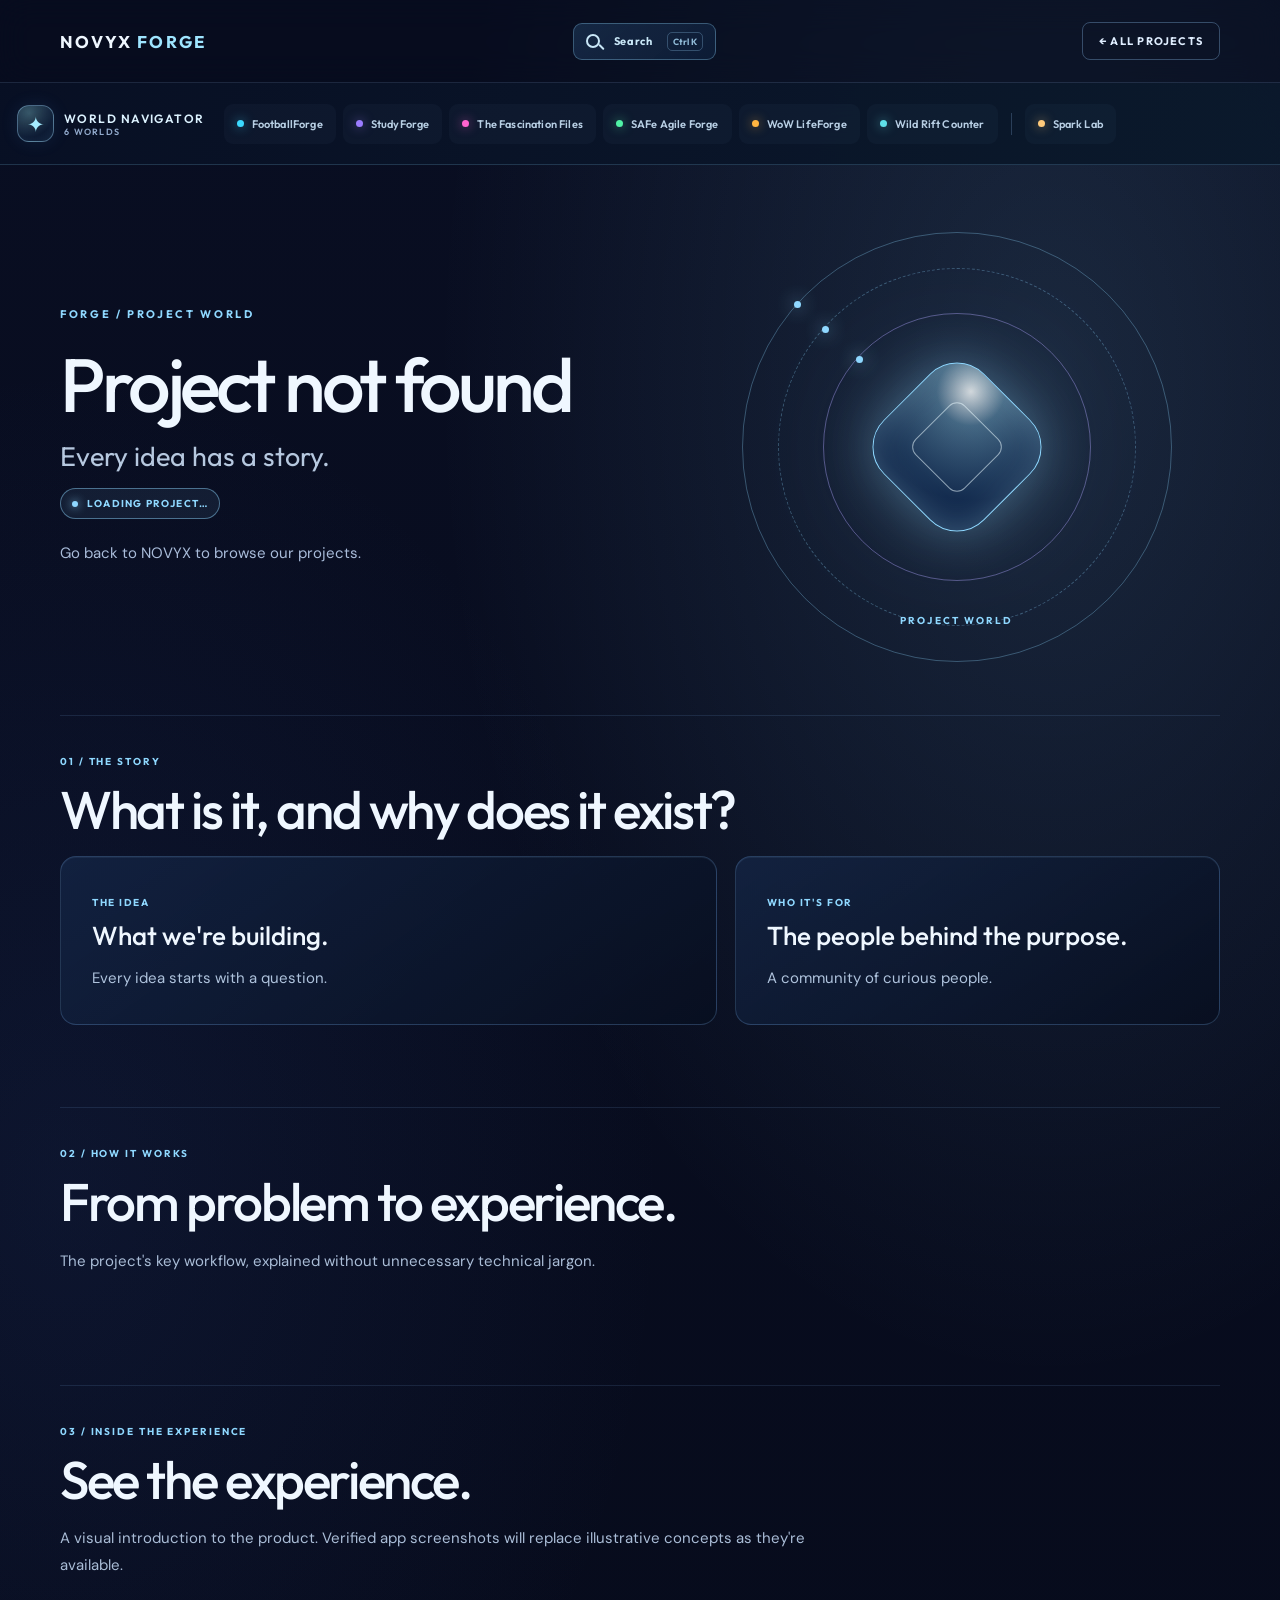
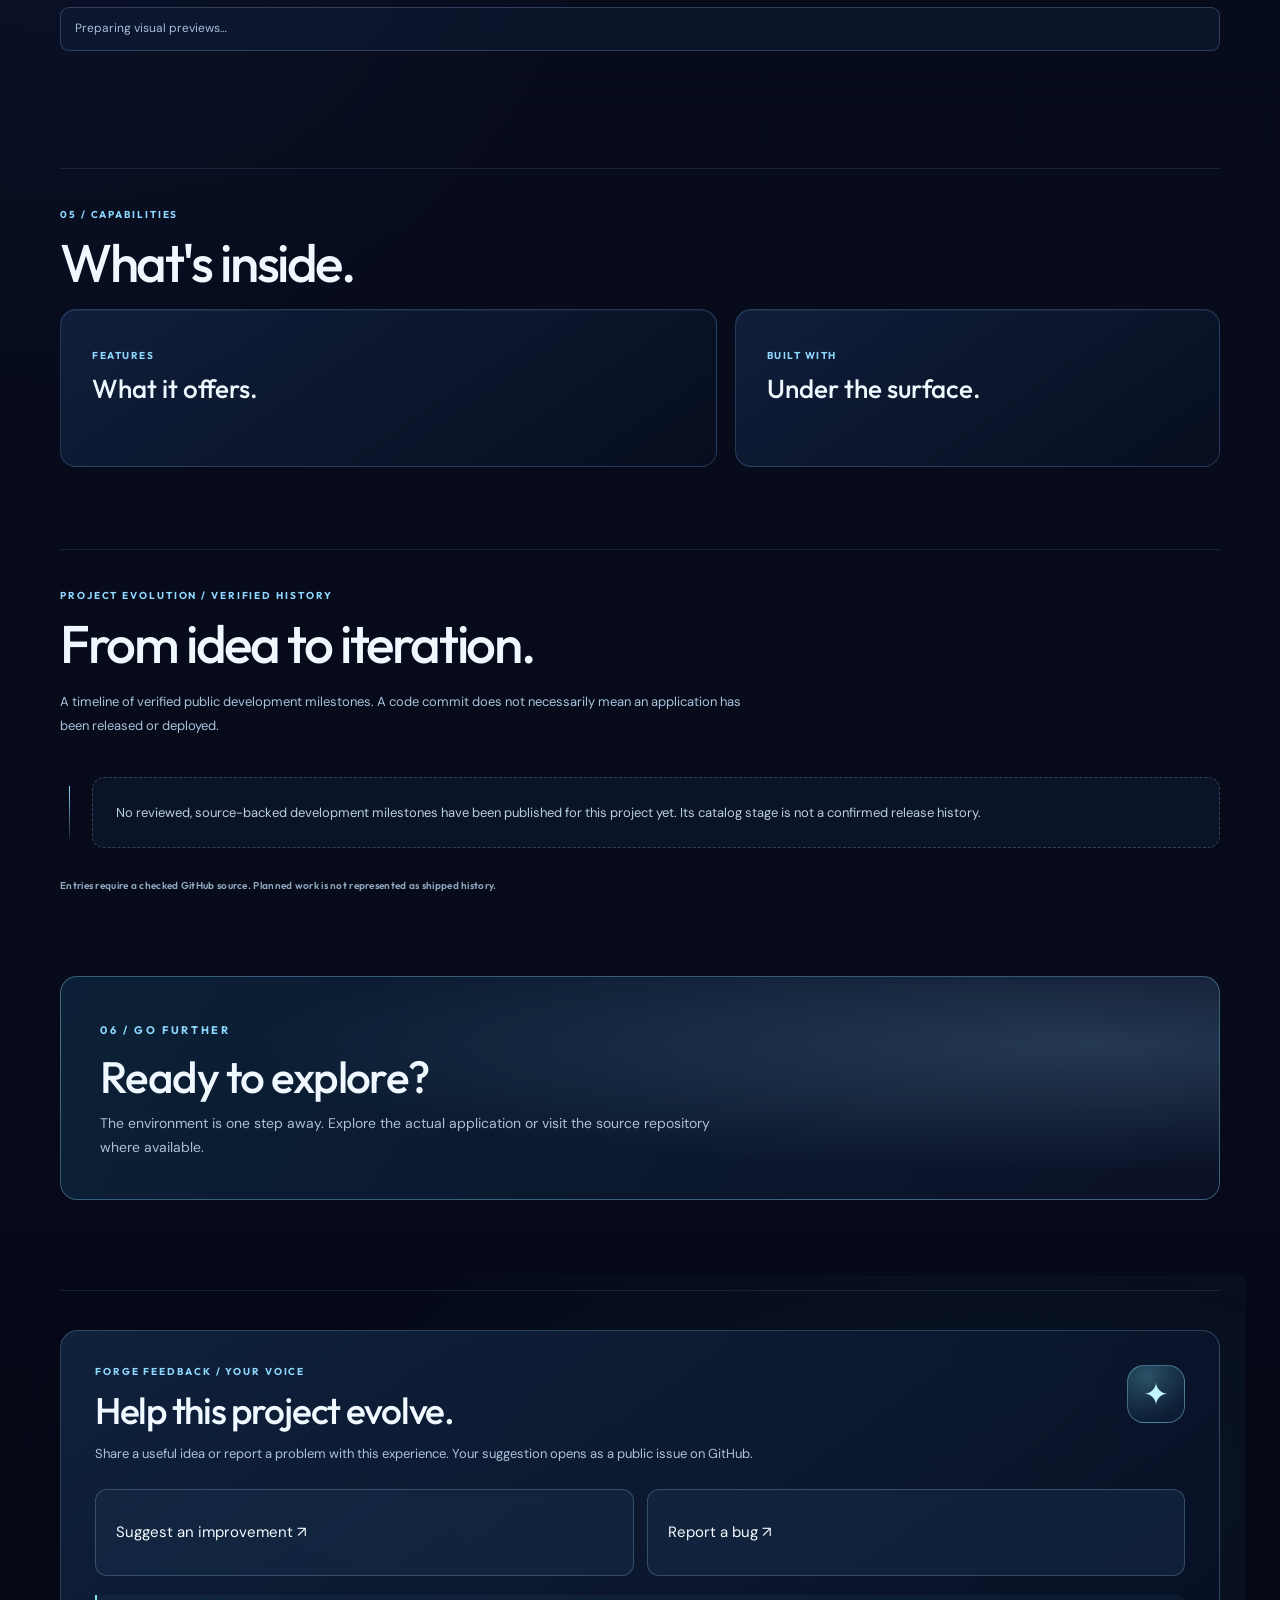
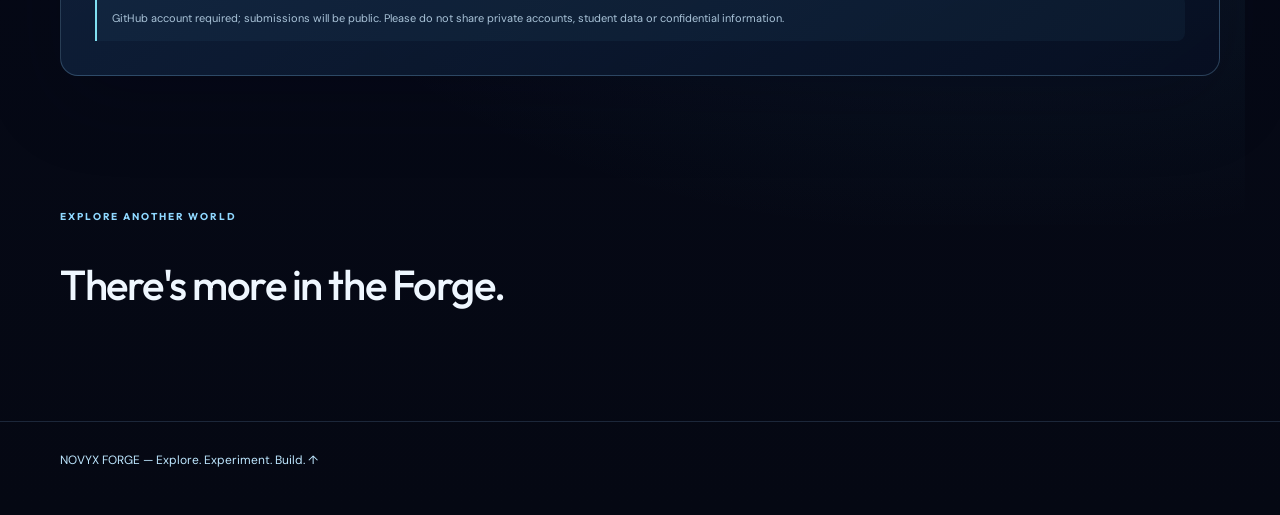
==== project.html @ 46286761 "Load project overflow containment fix in the NOVYX 3.0 mobile release candidate" ====
<!doctype html>
<html lang="en">
<head>
<meta charset="utf-8">
<meta name="viewport" content="width=device-width,initial-scale=1">
<meta name="theme-color" content="#080d1d">
<meta name="description" content="NOVYX FORGE project showcase: explore the idea, key features, interface previews and official application environment.">
<meta property="og:type" content="website">
<meta property="og:site_name" content="NOVYX FORGE">
<meta property="og:title" content="Inside the Forge — Project Worlds">
<meta property="og:description" content="Learn about the idea, view interface previews and discover where to try the project.">
<title>Inside the Forge — NOVYX FORGE</title>
<link rel="preconnect" href="https://fonts.googleapis.com">
<link rel="preconnect" href="https://fonts.gstatic.com" crossorigin>
<link href="https://fonts.googleapis.com/css2?family=DM+Sans:wght@400;500;600;700&family=Outfit:wght@300;400;500;600;700;800&display=swap" rel="stylesheet">
<link rel="icon" href="data:image/svg+xml,%3Csvg xmlns='http://www.w3.org/2000/svg' viewBox='0 0 64 64'%3E%3Crect width='64' height='64' rx='15' fill='%23050b1c'/%3E%3Cpath d='M13 48V16l38 32V16' fill='none' stroke='%237bdfff' stroke-width='5' stroke-linecap='round' stroke-linejoin='round'/%3E%3C/svg%3E">
<link rel="stylesheet" href="./project-showcase.css?v=4">
<link rel="stylesheet" href="./forge-weather.css?v=2">
<link rel="stylesheet" href="./forge-world-navigation.css?v=2">
<link rel="stylesheet" href="./forge-demo.css?v=1">
<link rel="stylesheet" href="./forge-observatory.css?v=1">
<link rel="stylesheet" href="./forge-feedback.css?v=2">
<link rel="stylesheet" href="./forge-search.css?v=2">
<script src="./forge-weather.js?v=2" defer></script>
<script src="./forge-demos.js?v=2" defer></script>
<script src="./forge-feedback.js?v=2" defer></script>
<script src="./project-showcase.js?v=7" defer></script>
<script src="./forge-world-navigation.js?v=4" defer></script>
<script src="./forge-observatory.js?v=2" defer></script>

<script src="./forge-search.js?v=3" defer></script>
</head>
<body>
<header>
  <nav class="shell" aria-label="Project navigation">
    <a class="brand" href="./index.html">NOVYX <span>FORGE</span></a>
    <a class="forge-search-trigger" data-forge-search href="./index.html#catalog" aria-label="Search NOVYX projects and ideas" aria-keyshortcuts="Control+K Meta+K"><span class="forge-search-icon" aria-hidden="true"></span><span class="search-trigger-text">Search</span><kbd>Ctrl K</kbd></a>
    <a class="back" href="./index.html#projects">← All projects</a>
  </nav>
</header>
<nav class="world-nav" aria-label="Explore NOVYX project worlds">
  <div class="world-nav-inner">
    <a class="world-nav-title" href="./index.html#home" aria-label="Return to the NOVYX Forge universe">
      <span class="world-nav-core" aria-hidden="true">✦</span>
      <span><strong>World Navigator</strong><small id="world-nav-count">PROJECT WORLDS</small></span>
    </a>
    <div class="world-nav-scroll" tabindex="0" role="region" aria-label="Scroll through project worlds">
      <div class="world-nav-links" id="world-nav-links">
        <a class="world-nav-link" href="./index.html#projects">Browse all project worlds</a>
      </div>
    </div>
  </div>
</nav>
<span id="novyx-world-status" role="status" aria-live="polite" aria-atomic="true"></span>
<main>
  <section class="shell hero" aria-labelledby="name">
    <div class="hero-copy">
      <span class="eyebrow">FORGE / PROJECT WORLD</span>
      <h1 id="name">Discover the project.</h1>
      <div class="lead" id="lead">Every idea has a story.</div>
      <span class="status" id="stage">Loading project…</span>
      <p class="summary" id="summary">Loading project details…</p>
      <div class="hero-actions" id="hero-actions"></div>
    </div>
    <div class="hero-art" aria-hidden="true">
      <span class="hero-orbit"></span><span class="hero-orbit"></span><span class="hero-orbit"></span><span class="hero-core"></span>
      <span class="hero-word" id="world">PROJECT WORLD</span>
    </div>
  </section>

  <section class="shell section" aria-labelledby="about-heading">
    <div class="section-label">01 / THE STORY</div>
    <h2 id="about-heading">What is it, and why does it exist?</h2>
    <div class="story-grid">
      <article class="story-card">
        <small>THE IDEA</small><h3>What we're building.</h3>
        <p id="story">Every idea starts with a question.</p>
      </article>
      <article class="story-card">
        <small>WHO IT'S FOR</small><h3>The people behind the purpose.</h3>
        <p id="audience">A community of curious people.</p>
      </article>
    </div>
  </section>

  <section class="shell section" id="how-it-works" aria-labelledby="how-heading">
    <div class="section-label">02 / HOW IT WORKS</div>
    <h2 id="how-heading">From problem to experience.</h2>
    <p class="section-intro">The project's key workflow, explained without unnecessary technical jargon.</p>
    <div class="steps" id="steps"></div>
  </section>

  <section class="shell section" id="screenshots" aria-labelledby="screenshots-heading">
    <div class="section-label">03 / INSIDE THE EXPERIENCE</div>
    <h2 id="screenshots-heading">See the experience.</h2>
    <p class="section-intro">A visual introduction to the product. Verified app screenshots will replace illustrative concepts as they're available.</p>
    <p class="gallery-legend" id="gallery-note">Preparing visual previews…</p>
    <div class="gallery-grid" id="gallery"></div>
    <p class="privacy-note" id="privacy"></p>
  </section>

  <section class="shell section demo-section" id="try-demo" aria-labelledby="demo-heading" hidden>
    <div class="demo-head">
      <div>
        <div class="section-label">04 / INTERACTIVE DEMO</div>
        <h2 id="demo-heading">Try it yourself.</h2>
        <p id="demo-intro">A small hands-on experience using fictional sample data.</p>
      </div>
      <span class="demo-stamp">Local-only sandbox</span>
    </div>
    <div class="demo-board" id="demo-board" aria-label="Interactive project demonstration"></div>
  </section>

  <section class="shell section" aria-labelledby="features-heading">
    <div class="section-label" id="features-section-number">05 / CAPABILITIES</div>
    <h2 id="features-heading">What's inside.</h2>
    <div class="story-grid">
      <article class="story-card">
        <small>FEATURES</small><h3>What it offers.</h3>
        <ul class="detail-features" id="feature-list" style="color:#bdd1e7;line-height:2;padding-left:22px"></ul>
      </article>
      <article class="story-card">
        <small>BUILT WITH</small><h3>Under the surface.</h3>
        <div id="tech-list" style="display:flex;flex-wrap:wrap;gap:9px"></div>
      </article>
    </div>
  </section>

  <section class="shell section evolution-section" id="evolution" aria-labelledby="evolution-heading">
    <div class="section-label">PROJECT EVOLUTION / VERIFIED HISTORY</div>
    <h2 id="evolution-heading">From idea to iteration.</h2>
    <p class="evolution-lead">A timeline of verified public development milestones. A code commit does not necessarily mean an application has been released or deployed.</p>
    <div class="evolution-rail" id="evolution-feed" aria-live="polite" aria-relevant="additions text">
      <p class="evolution-empty">Retrieving reviewed project history…</p>
    </div>
    <p class="evolution-legend" id="evolution-note">Entries require a checked GitHub source. Planned work is not represented as shipped history.</p>
  </section>

  <section class="shell" aria-labelledby="next-step-heading">
    <div class="final-panel">
      <div>
        <span class="eyebrow" id="go-further-number">06 / GO FURTHER</span>
        <strong id="next-step-heading">Ready to explore?</strong>
        <p>The environment is one step away. Explore the actual application or visit the source repository where available.</p>
        <p class="privacy-note" id="launch-note"></p>
      </div>
      <div class="final-actions" id="launch-actions"></div>
    </div>
  </section>
  <section class="shell section forge-feedback" id="forge-feedback" aria-labelledby="project-feedback-heading">
    <div class="feedback-panel">
      <div class="feedback-panel-heading">
        <div><div class="section-label">FORGE FEEDBACK / YOUR VOICE</div>
          <h2 id="project-feedback-heading">Help this project evolve.</h2>
          <p>Share a useful idea or report a problem with this experience. Your suggestion opens as a public issue on GitHub.</p>
        </div>
        <span class="feedback-glyph" aria-hidden="true">✦</span>
      </div>
      <div id="project-feedback-actions">
        <div class="feedback-actions">
          <a class="feedback-action" href="https://github.com/fathom-web/novyxforge/issues/new?template=feature_request.md" target="_blank" rel="noopener noreferrer">Suggest an improvement ↗</a>
          <a class="feedback-action" href="https://github.com/fathom-web/novyxforge/issues/new?template=bug_report.md" target="_blank" rel="noopener noreferrer">Report a bug ↗</a>
        </div>
        <p class="feedback-notice">GitHub account required; submissions will be public. Please do not share private accounts, student data or confidential information.</p>
      </div>
    </div>
  </section>
  <section class="shell" aria-labelledby="related-heading">
    <div class="section-label">EXPLORE ANOTHER WORLD</div>
    <h2 id="related-heading" style="font:500 clamp(29px,4vw,42px) Outfit,sans-serif;letter-spacing:-.035em">There's more in the Forge.</h2>
    <div class="related" id="related"></div>
  </section>
</main>
<footer><div class="shell"><a href="./index.html#home">NOVYX FORGE — Explore. Experiment. Build. ↑</a></div></footer>
<div class="lightbox" id="lightbox" hidden role="dialog" aria-label="Screenshot preview" aria-modal="true">
  <button id="lightbox-close" type="button" aria-label="Close screenshot">×</button>
  <img id="lightbox-image" alt="">
</div>
</body>
</html>
---- project-showcase.css ----
/* NOVYX / Project Worlds: premium product showcases */
:root{color-scheme:dark;--night:#060a19;--ink:#eff7ff;--muted:#aabdd7;--accent:#8fd8ff}
*,*:before,*:after{box-sizing:border-box}
html{scroll-behavior:smooth;scroll-padding-top:70px}
body{margin:0;overflow-x:hidden;color:var(--ink);font:15px/1.75 "DM Sans",sans-serif;background:
 radial-gradient(ellipse 60% 34% at 82% 10%,color-mix(in srgb,var(--accent) 13%,transparent),transparent 80%),
 radial-gradient(ellipse 55% 26% at 5% 32%,rgba(51,83,161,.13),transparent 85%),
 linear-gradient(180deg,#090e22 0%,#060a19 72%,#050813)}
a{color:inherit;text-decoration:none}
a:focus-visible,button:focus-visible{outline:2px solid var(--accent);outline-offset:4px}
button{font:inherit;cursor:pointer}
.shell{width:min(1160px,calc(100% - 48px));margin:auto}
header{position:relative;z-index:5;border-bottom:1px solid rgba(147,193,244,.15);backdrop-filter:blur(16px);background:rgba(6,12,29,.54)}
nav{min-height:82px;display:flex;align-items:center;justify-content:space-between;gap:15px}
.brand{font:700 17px Outfit,sans-serif;letter-spacing:.13em;white-space:nowrap}.brand span{color:#9ee5ff}
.back{border:1px solid rgba(142,195,245,.32);padding:11px 16px;border-radius:8px;color:#e0eeff;font:700 11px Outfit,sans-serif;letter-spacing:.11em;text-transform:uppercase;transition:background .2s}
.back:hover{background:rgba(83,144,210,.14)}
.eyebrow{font:700 11px Outfit,sans-serif;letter-spacing:.24em;color:var(--accent);text-transform:uppercase}
.hero{display:grid;grid-template-columns:1.07fr .93fr;align-items:center;gap:28px;min-height:550px;padding:77px 0 63px}
.hero-copy{position:relative;z-index:2}
.hero h1{font:500 clamp(47px,5.9vw,82px)/1.05 Outfit,sans-serif;letter-spacing:-.055em;margin:19px 0 12px}
.hero h1 em{font-style:normal;background:linear-gradient(96deg,#fff,var(--accent),#b6b5ff);color:transparent;background-clip:text;-webkit-background-clip:text}
.lead{color:#b6c8df;font:400 clamp(19px,2.2vw,27px)/1.4 Outfit,sans-serif;max-width:560px;margin:13px 0}
.summary{color:#a9bcda;font-size:15px;max-width:590px;line-height:1.9;margin:20px 0}
.status{display:inline-flex;align-items:center;gap:9px;padding:8px 11px;border:1px solid color-mix(in srgb,var(--accent) 45%,transparent);border-radius:25px;color:var(--accent);background:color-mix(in srgb,var(--accent) 8%,transparent);font:700 10px Outfit,sans-serif;letter-spacing:.12em;text-transform:uppercase}
.status:before{content:"";width:6px;height:6px;border-radius:50%;background:var(--accent);box-shadow:0 0 10px var(--accent)}
.hero-actions{display:flex;flex-wrap:wrap;gap:11px;margin-top:26px}
.btn{display:inline-flex;align-items:center;justify-content:center;gap:8px;padding:13px 18px;border:1px solid rgba(143,201,251,.35);border-radius:7px;font:700 11px Outfit,sans-serif;text-transform:uppercase;letter-spacing:.09em;transition:transform .23s,border-color .23s,background .23s}
.btn:hover{transform:translateY(-3px)}
.btn-primary{border-color:var(--accent);background:color-mix(in srgb,var(--accent) 84%,white);color:#071522}
.btn-secondary{background:rgba(23,48,84,.5);color:#dcefff}
.hero-art{position:relative;min-height:365px;display:grid;place-items:center;isolation:isolate}
.hero-art:before{content:"";position:absolute;inset:14%;background:radial-gradient(circle,var(--accent),transparent 66%);opacity:.12;filter:blur(50px)}
.hero-orbit{position:absolute;max-width:430px;width:83%;aspect-ratio:1;border-radius:50%;border:1px solid color-mix(in srgb,var(--accent) 31%,transparent);animation:turn 28s linear infinite}
.hero-orbit:nth-child(2){width:68%;border-style:dashed;animation-direction:reverse;animation-duration:38s}
.hero-orbit:nth-child(3){width:51%;border-color:rgba(178,165,255,.41);animation-duration:22s}
.hero-orbit:after{content:"";position:absolute;width:7px;height:7px;border-radius:50%;left:12%;top:16%;background:var(--accent);box-shadow:0 0 18px var(--accent)}
.hero-core{width:31%;max-width:142px;aspect-ratio:1;border:1px solid var(--accent);border-radius:27%;transform:rotate(45deg);background:radial-gradient(circle at 29% 15%,rgba(252,255,255,.81),color-mix(in srgb,var(--accent) 33%,transparent) 22%,rgba(18,43,80,.88) 70%);box-shadow:inset 0 0 31px rgba(195,244,255,.22),0 0 53px color-mix(in srgb,var(--accent) 36%,transparent);animation:float 7s ease-in-out infinite}
.hero-core:after{content:"";position:absolute;inset:25%;border:1px solid rgba(234,250,255,.55);border-radius:16%}
.hero-word{position:absolute;bottom:3px;font:700 10px Outfit,sans-serif;letter-spacing:.21em;color:var(--accent);text-transform:uppercase}
.section{padding:39px 0 82px;border-top:1px solid rgba(135,183,242,.13)}
.section-label{font:700 10px Outfit,sans-serif;text-transform:uppercase;letter-spacing:.19em;color:var(--accent)}
.section h2{font:500 clamp(32px,4.5vw,53px)/1.11 Outfit,sans-serif;letter-spacing:-.045em;margin:13px 0 16px}
.section-intro{color:var(--muted);max-width:750px;font-size:15px;line-height:1.8;margin-bottom:28px}
.story-grid{display:grid;grid-template-columns:1.15fr .85fr;gap:18px}
.story-card{border:1px solid rgba(126,181,241,.23);border-radius:16px;padding:31px;background:linear-gradient(145deg,rgba(21,40,74,.68),rgba(8,15,32,.92));box-shadow:inset 0 1px 0 rgba(172,211,255,.07)}
.story-card h3{font:500 26px Outfit,sans-serif;margin:5px 0 13px}
.story-card p{color:#afc3dd;line-height:1.85;margin:0}
.story-card small{font:700 10px Outfit,sans-serif;letter-spacing:.15em;color:var(--accent);text-transform:uppercase}
.steps{display:grid;grid-template-columns:repeat(3,minmax(0,1fr));gap:17px}
.step{border:1px solid rgba(131,190,250,.22);border-radius:14px;padding:26px;background:linear-gradient(148deg,rgba(24,42,76,.69),rgba(7,15,34,.92));position:relative;overflow:hidden}
.step:before{content:"";position:absolute;right:-40px;top:-45px;width:150px;height:150px;border:1px solid rgba(132,193,240,.11);border-radius:50%}
.step small{font:700 11px Outfit,sans-serif;letter-spacing:.2em;color:var(--accent)}
.step h3{font:500 23px Outfit,sans-serif;margin:65px 0 9px}
.step p{font-size:13px;line-height:1.78;color:#a9bdd6;margin:0}
.gallery-legend{border:1px solid rgba(155,196,242,.25);border-radius:9px;color:#a7bedc;background:rgba(19,38,67,.32);padding:11px 14px;font-size:12px;line-height:1.65;margin-bottom:20px}
.gallery-legend strong{color:#e5eeff}
.gallery-grid{display:grid;grid-template-columns:repeat(3,minmax(0,1fr));gap:15px}
.gallery-item{overflow:hidden;border:1px solid rgba(128,182,235,.24);border-radius:15px;background:linear-gradient(155deg,rgba(19,40,75,.76),rgba(7,13,30,.96));box-shadow:0 18px 50px rgba(0,0,0,.15)}
.gallery-visual{position:relative;min-height:235px;display:grid;place-items:center;overflow:hidden;padding:17px;border-bottom:1px solid rgba(122,178,234,.18);background:radial-gradient(ellipse at 70% 34%,color-mix(in srgb,var(--accent) 15%,transparent),transparent 69%),linear-gradient(145deg,#0a1a30,#080e22)}
.gallery-visual:before{content:"";position:absolute;inset:0;background-image:radial-gradient(circle,rgba(206,237,255,.32) .7px,transparent 1px);background-size:31px 35px;opacity:.17;pointer-events:none}
.gallery-item figcaption{padding:18px 20px 21px}
.gallery-item h3{font:500 19px Outfit,sans-serif;line-height:1.2;margin:0 0 8px}
.gallery-item p{font-size:12px;color:#a4b9d3;line-height:1.7;margin:0}
.gallery-item figure{margin:0}
.gallery-photo{display:block;width:100%;aspect-ratio:16/10;object-fit:cover}
.preview-window{width:96%;max-width:348px;border:1px solid color-mix(in srgb,var(--accent) 38%,transparent);border-radius:10px;background:rgba(5,15,34,.9);box-shadow:0 10px 38px rgba(0,0,0,.3),0 0 28px color-mix(in srgb,var(--accent) 12%,transparent);overflow:hidden;position:relative;z-index:1;transform:perspective(760px) rotateX(4deg) rotateY(-4deg)}
.preview-top{height:25px;display:flex;justify-content:space-between;align-items:center;border-bottom:1px solid rgba(160,199,243,.18);padding:0 12px;font:700 8px Outfit,sans-serif;letter-spacing:.1em;color:var(--accent)}
.preview-dots{display:flex;gap:4px}.preview-dots i{width:4px;height:4px;border-radius:50%;background:var(--accent);opacity:.68}
.preview-content{min-height:175px;padding:15px;color:#b5d7f0}
.preview-title{font:700 9px Outfit,sans-serif;color:var(--accent);letter-spacing:.11em;margin:0 0 12px}
.preview-bars{display:grid;gap:8px}.preview-bars i{display:block;height:9px;background:linear-gradient(90deg,color-mix(in srgb,var(--accent) 52%,transparent),rgba(72,112,167,.12));border-radius:3px}
.preview-bars i:nth-child(2){width:70%}.preview-bars i:nth-child(3){width:85%}
.preview-cards{display:grid;grid-template-columns:repeat(3,1fr);gap:7px}.preview-cards span{display:grid;place-items:center;min-height:58px;border:1px solid color-mix(in srgb,var(--accent) 27%,transparent);border-radius:6px;background:color-mix(in srgb,var(--accent) 8%,rgba(8,20,40,.7));font:700 8px Outfit,sans-serif;letter-spacing:.03em;text-align:center;padding:5px}
.preview-pitch{height:144px;border:1px solid rgba(149,233,205,.45);border-radius:3px;background:linear-gradient(0deg,rgba(65,181,138,.12),rgba(29,94,81,.17));position:relative;margin:0 auto;max-width:210px}
.preview-pitch:before{content:"";position:absolute;left:0;right:0;top:50%;height:1px;background:rgba(130,232,201,.42)}
.preview-pitch:after{content:"";position:absolute;left:50%;top:50%;transform:translate(-50%,-50%);width:47px;height:47px;border:1px solid rgba(154,247,212,.52);border-radius:50%}
.preview-player{position:absolute;width:9px;height:9px;border:2px solid #e2fff5;background:#53bcd0;border-radius:50%;box-shadow:0 0 10px rgba(89,241,213,.6)}
.preview-player:nth-child(1){left:48%;top:11%}.preview-player:nth-child(2){left:18%;top:32%}.preview-player:nth-child(3){right:18%;top:32%}.preview-player:nth-child(4){left:47%;top:56%}.preview-player:nth-child(5){left:21%;bottom:11%}.preview-player:nth-child(6){right:21%;bottom:11%}
.preview-planet{position:relative;width:134px;height:134px;margin:auto;border-radius:50%;background:radial-gradient(circle at 31% 19%,#f6d7fa,rgba(187,101,255,.73) 17%,#352478 49%,#150b38 75%);box-shadow:0 0 60px rgba(153,79,251,.29)}
.preview-planet:before{content:"";position:absolute;inset:37% -35%;transform:rotate(-29deg);border:3px solid rgba(235,179,255,.56);border-radius:50%;box-shadow:0 0 23px rgba(225,148,255,.25)}
.preview-rune{position:relative;display:grid;place-items:center;margin:auto;width:130px;height:130px;border-radius:50%;border:1px solid rgba(251,190,100,.72);box-shadow:0 0 45px rgba(255,168,53,.22);font:500 46px Outfit,sans-serif;color:#ffe0b3;text-shadow:0 0 21px #ffb361}
.preview-rune:before{content:"";position:absolute;inset:15px;border:1px dashed rgba(250,196,129,.61);border-radius:50%;animation:turn 30s linear infinite}
.preview-pillrow{display:flex;flex-wrap:wrap;gap:7px}.preview-pillrow span{border:1px solid color-mix(in srgb,var(--accent) 45%,transparent);border-radius:5px;font:700 8px Outfit,sans-serif;letter-spacing:.05em;padding:7px;color:var(--accent);background:color-mix(in srgb,var(--accent) 11%,transparent)}
.gallery-photo-button{border:0;background:transparent;cursor:zoom-in;width:100%;padding:0}.gallery-photo-button img{display:block;width:100%}
.privacy-note{font-size:12px;color:#92a9c7;line-height:1.8;margin:15px 0 0}
.final-panel{position:relative;display:flex;align-items:center;justify-content:space-between;gap:30px;flex-wrap:wrap;border:1px solid color-mix(in srgb,var(--accent) 35%,transparent);border-radius:17px;background:radial-gradient(ellipse at 89% 31%,color-mix(in srgb,var(--accent) 19%,transparent),transparent 58%),linear-gradient(120deg,#0b2036,#0b1127);padding:39px;margin:0 0 90px}
.final-panel strong{display:block;font:500 clamp(29px,3.8vw,44px)/1.14 Outfit,sans-serif;letter-spacing:-.035em;margin:9px 0}
.final-panel p{font-size:14px;color:#adbed5;margin:0;max-width:630px}
.final-panel .final-actions{display:flex;flex-wrap:wrap;gap:10px}
.related{display:grid;grid-template-columns:repeat(3,minmax(0,1fr));gap:13px;margin-bottom:75px}
.related a{border:1px solid rgba(129,188,241,.23);border-radius:12px;background:rgba(16,32,60,.6);padding:18px;transition:border-color .2s,transform .2s}
.related a:hover{transform:translateY(-3px);border-color:var(--accent)}.related small{display:block;color:#92abd0;font:700 10px Outfit,sans-serif;letter-spacing:.12em;margin-bottom:7px}.related strong{font:500 19px Outfit,sans-serif}
footer{padding:28px 0 44px;border-top:1px solid rgba(143,190,244,.17);color:#91a8c4;font-size:12px}
footer a{color:#bee7ff}
.lightbox{position:fixed;inset:0;z-index:99;display:grid;place-items:center;background:rgba(1,5,16,.93);padding:35px;cursor:zoom-out}
.lightbox[hidden]{display:none}
.lightbox img{max-width:min(1150px,95vw);max-height:85vh;object-fit:contain;border-radius:9px;box-shadow:0 0 75px rgba(0,0,0,.6)}
.lightbox button{position:absolute;right:25px;top:19px;color:#fff;background:rgba(15,28,54,.9);border:1px solid rgba(185,212,248,.35);border-radius:50%;height:38px;width:38px;font-size:20px}
@keyframes turn{to{transform:rotate(360deg)}}@keyframes float{50%{transform:rotate(49deg) translate(-8px,7px)}}
@media(max-width:950px){.hero{grid-template-columns:1fr;gap:9px;padding:59px 0 35px}.hero-art{min-height:280px;max-width:390px;margin:auto;width:100%}.story-grid{grid-template-columns:1fr}.steps{grid-template-columns:1fr}.step h3{margin:23px 0 10px}.gallery-grid{grid-template-columns:repeat(2,minmax(0,1fr))}}
@media(max-width:650px){.shell{width:calc(100% - 32px)}.brand{font-size:14px}.back{font-size:9px;letter-spacing:.05em}.hero h1{font-size:clamp(43px,10vw,63px)}.hero-art{min-height:220px}.hero{padding:45px 0 25px}.gallery-grid,.related{grid-template-columns:1fr}.gallery-visual{min-height:250px}.story-card{padding:23px}.section{padding:35px 0 60px}.final-panel{padding:29px 24px;margin-bottom:55px}.final-actions{width:100%}.final-actions .btn{width:100%}}
@media(prefers-reduced-motion:reduce){*,*:before,*:after{animation:none!important;scroll-behavior:auto!important;transition:none!important}}


/* Final product-world refinement */
#tech-list span{display:inline-flex;padding:10px 12px;border:1px solid color-mix(in srgb,var(--accent) 34%,transparent);border-radius:30px;color:#c5dbec;background:color-mix(in srgb,var(--accent) 7%,transparent);font-size:12px;line-height:1.3}
.detail-features{list-style:none!important;padding:0!important;display:grid;gap:10px}
.detail-features li{display:flex;gap:12px;align-items:center;color:#c4d7e9;font-size:14px;line-height:1.5}
.detail-features li:before{content:"✦";flex:0 0 12px;color:var(--accent);font-size:12px}
.story-card{min-width:0}
.hero .status{max-width:100%}
.gallery-visual{isolation:isolate}
.gallery-photo-button{overflow:hidden}
.gallery-photo-button img{transition:transform .25s ease}
.gallery-photo-button:hover img{transform:scale(1.035)}
@media(prefers-reduced-motion:reduce){.gallery-photo-button img:hover{transform:none!important}}

/* NOVYX 3.0 editorial truth labels: no conceptual art masquerading as screenshots. */
.gallery-kind{position:absolute;z-index:3;top:13px;left:13px;padding:7px 10px;border:1px solid rgba(164,206,247,.35);border-radius:20px;background:rgba(5,18,37,.85);color:#e3f7ff;font:700 9px Outfit,sans-serif;letter-spacing:.09em;pointer-events:none}
.gallery-missing{background:rgba(26,34,58,.72)}
.gallery-error{color:#c8d9e7;text-align:center;font-size:13px;line-height:1.6;padding:26px}
#try-demo{scroll-margin-top:110px}
@media(max-width:650px){.gallery-kind{top:10px;left:10px;font-size:8px;padding:6px 9px}}

/* 3.0 release polish: decorative showcase children must not create sideways
   page scrolling on small phones. The separate World Navigator keeps its
   own intentional horizontal scrolling and remains outside <main>. */
main{max-width:100%;overflow-x:clip}
@supports not (overflow:clip){main{overflow-x:hidden}}
---- forge-weather.css ----
/* NOVYX FORGE 3.0 / Weather Worlds
   Presentation only: one lightweight canvas behind project hero content. */
.hero{isolation:isolate}
.hero .hero-copy,.hero .hero-art{position:relative;z-index:2}
.weather-layer{position:absolute;z-index:0;inset:0;overflow:hidden;pointer-events:none;border-radius:25px;opacity:1;transition:opacity .35s}
.weather-layer canvas{position:absolute;inset:0;width:100%;height:100%;display:block;opacity:.85;pointer-events:none;mask-image:linear-gradient(to bottom,transparent 1%,#000 14%,#000 75%,transparent 98%);-webkit-mask-image:linear-gradient(to bottom,transparent 1%,#000 14%,#000 75%,transparent 98%)}
.weather-layer:before{content:"";position:absolute;inset:0;pointer-events:none;opacity:.45;background:radial-gradient(ellipse 70% 70% at 52% 35%,rgba(var(--weather-rgb,100,180,230),.17),transparent 75%)}
.weather-layer[data-type="rain"]:before{background:radial-gradient(ellipse at 55% 96%,rgba(49,151,205,.26),transparent 70%),linear-gradient(140deg,rgba(32,105,175,.08),transparent)}
.weather-layer[data-type="snow"]:before{background:radial-gradient(ellipse at 64% 10%,rgba(172,151,255,.17),transparent 80%)}
.weather-layer[data-type="meteors"]:before{background:radial-gradient(ellipse at 62% 31%,rgba(188,71,174,.18),transparent 70%)}
.weather-layer[data-type="fog"]:before{background:radial-gradient(ellipse at 50% 65%,rgba(75,215,150,.17),transparent 82%),linear-gradient(98deg,transparent,rgba(103,233,199,.06),transparent)}
.weather-layer[data-type="storm"]:before{background:radial-gradient(ellipse at 50% 6%,rgba(145,83,71,.27),transparent 79%),radial-gradient(ellipse at 67% 70%,rgba(230,139,58,.1),transparent 75%)}
.weather-layer[data-type="wind"]:before{background:radial-gradient(ellipse at 64% 24%,rgba(43,179,187,.21),transparent 80%)}
.weather-layer[data-type="sunrise"]:before{background:radial-gradient(ellipse at 70% 45%,rgba(255,187,94,.25),transparent 66%),linear-gradient(135deg,rgba(232,107,54,.07),transparent 60%)}
.weather-layer[data-enabled="false"]{opacity:0}
.weather-layer[data-enabled="true"][data-motion="static"] canvas{display:none}
.atmosphere-controls{display:flex;align-items:center;flex-wrap:wrap;gap:9px;margin:18px 0 0}
.atmosphere-chip{display:inline-flex;align-items:center;gap:8px;padding:8px 11px;border:1px solid rgba(var(--weather-rgb,114,202,237),.34);border-radius:30px;background:rgba(8,20,41,.74);color:#c9daeb;font:600 10px Outfit,sans-serif;letter-spacing:.07em;text-transform:uppercase}
.atmosphere-chip:before{content:"";width:6px;height:6px;border-radius:50%;background:rgb(var(--weather-rgb,114,202,237));box-shadow:0 0 10px rgba(var(--weather-rgb,114,202,237),.6)}
.atmosphere-toggle{min-height:37px;padding:8px 12px;border:1px solid rgba(142,195,234,.36);border-radius:30px;background:rgba(10,22,42,.86);color:#dce9f6;font:600 10px Outfit,sans-serif;letter-spacing:.07em;text-transform:uppercase;cursor:pointer;transition:border-color .2s,background .2s}
.atmosphere-toggle:hover{border-color:var(--accent);background:rgba(42,69,99,.63)}
.atmosphere-toggle:focus-visible{outline:2px solid var(--accent);outline-offset:3px}
.atmosphere-toggle[aria-pressed="false"]{color:#b1bacb}
@media(max-width:950px){.weather-layer{inset:0}.weather-layer canvas{opacity:.58}}
@media(max-width:650px){.weather-layer{inset:0;border-radius:14px}.atmosphere-controls{gap:6px}.atmosphere-chip,.atmosphere-toggle{font-size:9px;padding:8px 10px}}
@media(prefers-reduced-motion:reduce){.weather-layer canvas{display:none!important}.weather-layer{transition:none!important}.atmosphere-toggle{transition:none!important}}
---- forge-world-navigation.css ----
/* NOVYX 3.0 / World Navigator, Forge Reactor & portal transitions.
   Feature styles are additive and scoped to avoid legacy hero regressions. */

/* World navigator: slim panoramic strip above every project showcase. */
.world-nav{position:sticky;top:0;z-index:50;width:100%;border-bottom:1px solid rgba(125,193,233,.2);
 background:linear-gradient(115deg,rgba(8,16,36,.97),rgba(11,25,44,.97));
 -webkit-backdrop-filter:blur(22px);backdrop-filter:blur(22px)}
.world-nav-inner{display:flex;align-items:center;gap:17px;max-width:1250px;width:calc(100% - 34px);margin:auto;min-height:76px}
.world-nav-title{flex:0 0 auto;display:flex;align-items:center;gap:10px;min-width:165px;color:#dcf2ff;text-decoration:none}
.world-nav-core{display:grid;place-items:center;height:37px;width:37px;border:1px solid rgba(159,220,255,.42);
 border-radius:12px;background:radial-gradient(circle at 32% 20%,rgba(160,242,255,.3),rgba(35,72,124,.12) 65%);
 box-shadow:inset 0 0 18px rgba(141,218,246,.1),0 0 18px rgba(82,158,240,.11);
 color:#a4ecff;font:500 21px Outfit,sans-serif}
.world-nav-title strong{display:block;font:600 12px Outfit,sans-serif;letter-spacing:.12em;text-transform:uppercase}
.world-nav-title small{display:block;color:#92aacc;font:600 9px Outfit,sans-serif;letter-spacing:.14em}
.world-nav-scroll{position:relative;min-width:0;flex:1;overflow-x:auto;overscroll-behavior-x:contain;scrollbar-width:thin;scrollbar-color:rgba(131,187,228,.38) transparent}
.world-nav-scroll::-webkit-scrollbar{height:4px}
.world-nav-scroll::-webkit-scrollbar-thumb{background:rgba(131,187,228,.38);border-radius:10px}
.world-nav-links{display:flex;align-items:center;gap:7px;min-width:max-content;padding:12px 2px}
.world-nav-link{--world-rgb:108,206,236;display:inline-flex;align-items:center;gap:8px;min-height:40px;
 padding:9px 12px;border:1px solid transparent;border-radius:9px;color:#b7cee3;background:rgba(92,128,171,.05);
 text-decoration:none;white-space:nowrap;font:600 11px Outfit,sans-serif;letter-spacing:.015em;
 transition:border-color .22s,background .22s,transform .22s,color .22s}
.world-nav-link:hover{border-color:rgba(var(--world-rgb),.4);color:#f4f9ff;
 background:rgba(var(--world-rgb),.12);transform:translateY(-1px)}
.world-nav-link.is-current{border-color:rgba(var(--world-rgb),.52);color:#fff;
 background:linear-gradient(125deg,rgba(var(--world-rgb),.22),rgba(16,29,52,.65))}
.world-nav-dot{width:7px;height:7px;flex:0 0 7px;border-radius:50%;
 background:rgb(var(--world-rgb));box-shadow:0 0 11px rgba(var(--world-rgb),.62)}
.world-nav-divider{height:22px;border-left:1px solid rgba(148,193,238,.24);margin:0 6px}
.world-nav-link:focus-visible{outline:2px solid rgb(var(--world-rgb));outline-offset:3px}
#novyx-world-status{position:absolute;width:1px;height:1px;padding:0;margin:-1px;overflow:hidden;clip:rect(0,0,0,0);white-space:nowrap;border:0}

/* Reactor trigger is an accessible control over the preserved glass centerpiece. */
.universe .forge-reactor-trigger{
 position:absolute;z-index:12;left:50%;top:258px;transform:translate(-50%,-50%);
 display:flex;flex-direction:column;align-items:center;justify-content:center;gap:5px;
 width:104px;height:104px;padding:12px;
 border:1px solid rgba(190,242,255,.59);border-radius:50%;color:#fff;
 background:radial-gradient(circle at 28% 19%,rgba(230,252,255,.28),rgba(72,164,225,.1) 35%,rgba(8,23,54,.61) 68%);
 box-shadow:inset 0 0 30px rgba(157,224,255,.19),0 0 23px rgba(75,173,235,.29),0 0 65px rgba(82,129,246,.19);
 cursor:pointer;isolation:isolate;transition:box-shadow .25s,scale .25s,border-color .25s;
 font-family:Outfit,sans-serif;line-height:1.2;text-align:center;
 -webkit-backdrop-filter:blur(8px);backdrop-filter:blur(8px)}
.universe .forge-reactor-trigger:before{
 content:"";position:absolute;inset:-12px;z-index:-1;border:1px dashed rgba(146,229,255,.42);border-radius:50%;
 animation:reactor-menu-spin 35s linear infinite;pointer-events:none}
.universe .forge-reactor-trigger:after{
 content:"";position:absolute;inset:8px;z-index:-1;border:1px solid rgba(202,244,255,.26);border-radius:50%;
 box-shadow:inset 0 0 25px rgba(116,217,255,.11);pointer-events:none}
.forge-reactor-trigger .reactor-trigger-mark{font:600 29px Outfit,sans-serif;color:#c8f7ff;
 text-shadow:0 0 14px rgba(120,235,255,.75)}
.forge-reactor-trigger .reactor-trigger-label{font:700 9px Outfit,sans-serif;letter-spacing:.11em;text-transform:uppercase;color:#e9faff}
.universe .forge-reactor-trigger:hover,.universe .forge-reactor-trigger:focus-visible{
 border-color:#c4f6ff;box-shadow:inset 0 0 34px rgba(130,235,255,.28),0 0 32px rgba(62,217,255,.53),0 0 91px rgba(75,143,250,.25);scale:1.06}
.universe .forge-reactor-trigger:focus-visible{outline:3px solid #c6f9ff;outline-offset:13px}
@keyframes reactor-menu-spin{to{transform:rotate(360deg)}}

/* Native modal dialog: browser owns keyboard trap, Escape and accessibility. */
.forge-reactor-dialog{position:fixed;z-index:9999;width:min(620px,calc(100vw - 28px));max-height:min(86vh,800px);padding:0;
 border:1px solid rgba(128,214,245,.4);border-radius:20px;color:#f3f9ff;overflow:auto;
 background:radial-gradient(ellipse at 70% -4%,rgba(63,174,209,.18),transparent 66%),
 linear-gradient(155deg,#101c33,#060c1d 85%);
 box-shadow:0 35px 100px rgba(0,0,0,.7),inset 0 1px rgba(199,237,255,.1)}
.forge-reactor-dialog::backdrop{background:rgba(3,7,18,.81);-webkit-backdrop-filter:blur(13px);backdrop-filter:blur(13px)}
.reactor-dialog-inner{padding:clamp(22px,4vw,38px);display:grid;gap:17px}
.reactor-dialog-head{display:flex;justify-content:space-between;align-items:flex-start;gap:18px}
.reactor-dialog-kicker{color:#85e0ff;font:700 10px Outfit,sans-serif;letter-spacing:.23em}
.reactor-dialog-title{font:500 clamp(35px,6vw,58px)/1.05 Outfit,sans-serif;letter-spacing:-.055em;margin:12px 0 0}
.reactor-dialog-desc{margin:0;color:#acbdd4;font:400 14px/1.7 "DM Sans",sans-serif}
.reactor-close{flex:0 0 39px;height:39px;display:grid;place-items:center;border:1px solid rgba(158,201,238,.34);
 border-radius:50%;color:#e5f6ff;background:rgba(63,95,137,.2);font-size:24px;cursor:pointer}
.reactor-close:hover{background:rgba(100,177,212,.28)}
.reactor-actions{display:grid;gap:10px}
.reactor-action{display:flex;align-items:center;text-align:left;justify-content:space-between;gap:16px;min-height:68px;
 padding:16px 19px;border:1px solid rgba(141,194,237,.22);border-radius:12px;background:rgba(29,47,78,.56);
 color:#f3faff;text-decoration:none;cursor:pointer;transition:transform .2s,border-color .2s,background .2s}
.reactor-action:hover{border-color:rgba(119,220,247,.54);background:rgba(42,73,107,.61);transform:translateY(-2px)}
.reactor-action strong{display:block;font:500 19px Outfit,sans-serif}
.reactor-action small{display:block;margin-top:5px;font:400 12px/1.5 "DM Sans",sans-serif;color:#adc3da}
.reactor-action .reactor-arrow{font:500 22px Outfit,sans-serif;color:#95edff}
.reactor-action:focus-visible,.reactor-close:focus-visible{outline:2px solid #9ef2ff;outline-offset:4px}
.reactor-worlds{display:grid;grid-template-columns:repeat(2,minmax(0,1fr));gap:7px;max-height:min(38vh,330px);overflow:auto;min-width:0}
.reactor-worlds[hidden]{display:none!important}
.reactor-worlds .world-nav-link{min-width:0;white-space:normal;text-align:left;border-color:rgba(var(--world-rgb),.21)}
.reactor-dialog-foot{padding-top:10px;border-top:1px solid rgba(136,185,233,.15);color:#839ebc;
 font:500 10px Outfit,sans-serif;letter-spacing:.12em;text-transform:uppercase}
html.reactor-is-open{scrollbar-gutter:stable}

/* 380ms outbound and 650ms optional inbound atmospheric portal. */
.world-gate{--gate-rgb:111,196,242;position:fixed;inset:0;z-index:99999;pointer-events:none;opacity:0;
 display:grid;place-items:center;overflow:hidden;
 background:radial-gradient(ellipse at 50% 50%,rgba(var(--gate-rgb),.34),rgba(4,11,30,.9) 68%,rgba(2,6,17,.99));
 transition:opacity .28s ease}
.world-gate.is-departing,.world-gate.is-arrived{opacity:1}
.world-gate.is-disappearing{opacity:0}
.world-gate-warp{position:relative;width:min(70vmin,630px);aspect-ratio:1;display:grid;place-items:center;
 filter:drop-shadow(0 0 28px rgba(var(--gate-rgb),.31))}
.world-gate-ring{position:absolute;inset:13%;border-radius:50%;border:2px solid rgba(var(--gate-rgb),.78);box-shadow:0 0 33px rgba(var(--gate-rgb),.35)}
.world-gate-ring.ring-two{inset:2%;border-style:dashed;opacity:.6;transform:rotate(23deg)}
.world-gate-ring.ring-three{inset:29%;opacity:.47}
.world-gate.is-departing .ring-one{animation:gate-out .38s ease-out both}
.world-gate.is-departing .ring-two{animation:gate-out .42s ease-out both}
.world-gate-label{font:600 clamp(16px,3vw,28px) Outfit,sans-serif;letter-spacing:.14em;text-align:center;color:#f2fcff;
 text-transform:uppercase;max-width:70%;text-shadow:0 0 22px rgba(var(--gate-rgb),.72)}
.world-gate.is-arrival .world-gate-warp{animation:gate-in .45s ease-out both}
@keyframes gate-out{from{scale:.55;opacity:.15}to{scale:1.3;opacity:.9}}
@keyframes gate-in{from{scale:1.4;opacity:.8}to{scale:.72;opacity:.2}}

@media(max-width:760px){
 .world-nav-inner{width:calc(100% - 24px);min-height:70px;gap:9px}
 .world-nav-title{min-width:0;flex:0 0 auto;gap:7px}
 .world-nav-title strong{font-size:10px}
 .world-nav-title small{font-size:8px}
 .world-nav-core{height:30px;width:30px;border-radius:10px;font-size:17px}
 .world-nav-links{padding:10px 2px}
 .world-nav-link{padding:8px 10px;min-height:40px;font-size:10px}
 .universe .forge-reactor-trigger{position:relative!important;left:auto!important;top:auto!important;right:auto!important;bottom:auto!important;
  transform:none!important;grid-column:1/-1;grid-row:1;align-self:center;justify-self:center;width:90px;height:90px;margin-top:4px}
 .universe .forge-reactor-trigger .reactor-trigger-mark{font-size:25px}
 .universe .forge-reactor-trigger .reactor-trigger-label{font-size:8px}
}
@media(max-width:440px){
 .world-nav-inner{width:calc(100% - 18px)}
 .world-nav-title strong{font-size:9px}
 .world-nav-title small{font-size:7px}
 .world-nav-link{font-size:10px}
 .reactor-worlds{grid-template-columns:1fr}
 .reactor-dialog-inner{gap:13px}
 .reactor-dialog-title{font-size:37px}
}
@media(prefers-reduced-motion:reduce){
 .universe .forge-reactor-trigger:before,.world-gate-warp,.world-gate-ring{animation:none!important}
 .world-gate{display:none!important}
 .reactor-action,.universe .forge-reactor-trigger,.world-nav-link{transition:none!important}
 .reactor-action:hover,.world-nav-link:hover{transform:none!important}
}
/* Sticky world navigation must not cover deep-linked showcase sections. */
#how-it-works,#screenshots{scroll-margin-top:108px}
@media(max-width:760px){#how-it-works,#screenshots{scroll-margin-top:96px}}
---- forge-demo.css ----
/* NOVYX FORGE 3.0 / Interactive Demo Mode
   Deliberately scoped. Demo state is local and never accesses production APIs. */
.demo-section[hidden]{display:none!important}
.demo-section{scroll-margin-top:110px}
.demo-eyebrow{color:var(--accent);font:700 10px Outfit,sans-serif;letter-spacing:.19em;text-transform:uppercase}
.demo-head{display:flex;justify-content:space-between;align-items:flex-end;gap:22px;flex-wrap:wrap;margin-bottom:24px}
.demo-head h2{margin-bottom:5px}
.demo-head p{margin:0;color:#a9bfd9;max-width:650px;font-size:14px;line-height:1.8}
.demo-stamp{display:inline-flex;gap:9px;align-items:center;flex:0 0 auto;padding:10px 12px;border-radius:30px;background:rgba(23,43,69,.7);border:1px solid rgba(138,192,235,.3);color:#bed9ee;font:700 10px Outfit,sans-serif;letter-spacing:.08em;text-transform:uppercase}
.demo-stamp:before{content:"";width:7px;height:7px;border-radius:50%;background:var(--accent);box-shadow:0 0 10px var(--accent)}
.demo-board{border:1px solid color-mix(in srgb,var(--accent) 31%,rgba(125,168,221,.35));border-radius:19px;overflow:hidden;background:
 radial-gradient(ellipse at 89% 1%,color-mix(in srgb,var(--accent) 11%,transparent),transparent 54%),
 linear-gradient(135deg,#0e1c34,#070e22 78%);box-shadow:0 29px 82px rgba(0,0,0,.17)}
.demo-toolbar{display:flex;justify-content:space-between;align-items:center;gap:15px;flex-wrap:wrap;padding:18px 24px;border-bottom:1px solid rgba(137,186,226,.2);background:rgba(4,13,32,.45)}
.demo-toolbar strong{font:500 17px Outfit,sans-serif;letter-spacing:-.015em}
.demo-toolbar small{display:block;color:#9caec5;font:600 10px Outfit,sans-serif;letter-spacing:.12em}
.demo-reset{min-height:37px;padding:9px 13px;background:rgba(20,42,73,.77);color:#cce6f7;border:1px solid rgba(152,195,230,.35);border-radius:8px;font:700 10px Outfit,sans-serif;letter-spacing:.07em;text-transform:uppercase}
.demo-reset:hover{border-color:var(--accent);color:#fff}
.demo-layout{display:grid;grid-template-columns:minmax(240px,.85fr) minmax(0,1.15fr);gap:0;align-items:stretch}
.demo-controls{padding:24px;border-right:1px solid rgba(131,182,231,.18);min-width:0}
.demo-preview{padding:24px;min-width:0;background:linear-gradient(135deg,rgba(13,35,61,.42),rgba(4,14,33,.3))}
.demo-subheading{margin:0 0 15px;color:#e9f5ff;font:500 21px Outfit,sans-serif}
.demo-hint{color:#a9bcd4;font-size:12px;line-height:1.7;margin:0 0 17px}
.demo-caption{color:#8fb0cc;font:700 10px Outfit,sans-serif;text-transform:uppercase;letter-spacing:.11em;margin:13px 0 8px}
.demo-field{display:grid;gap:7px;margin:0 0 15px;font-size:12px;color:#c4d9ed;font-weight:600}
.demo-field select,.demo-field input{min-height:43px;width:100%;border:1px solid rgba(139,192,230,.37);border-radius:8px;background:#101d34;color:#ebf7ff;padding:10px 11px;font:600 13px "DM Sans",sans-serif;outline-offset:3px}
.demo-field select:focus-visible,.demo-field input:focus-visible{outline:2px solid var(--accent)}
.demo-field select option{background:#101d34;color:#eefaff}
.demo-chip-row{display:flex;gap:6px;flex-wrap:wrap;margin:9px 0 17px}
.demo-chip{padding:9px 12px;color:#c1d7e9;border:1px solid rgba(139,195,229,.3);background:rgba(33,58,92,.35);border-radius:7px;font:700 10px Outfit,sans-serif;cursor:pointer}
.demo-chip[aria-pressed="true"]{color:#061b28;background:var(--accent);border-color:var(--accent)}
.demo-chip:hover{border-color:var(--accent)}
.demo-chip:focus-visible,.demo-reset:focus-visible,.demo-cta:focus-visible,.demo-choice:focus-visible,.demo-flip:focus-visible{outline:2px solid var(--accent);outline-offset:4px}
.demo-info{margin:15px 0 0;color:#a8c1da;line-height:1.8;font-size:12px}
.demo-live{min-height:20px;font-size:12px;color:#d6ecfa}
.demo-foot{padding:14px 23px;border-top:1px solid rgba(132,185,226,.17);font-size:11px;color:#a3b9cf;line-height:1.65;background:rgba(5,15,33,.5)}
.demo-foot strong{color:#e1effa}
.demo-button{display:inline-flex;align-items:center;justify-content:center;min-height:42px;border-radius:8px;padding:10px 15px;color:#071a27;background:var(--accent);border:1px solid var(--accent);font:700 11px Outfit,sans-serif;letter-spacing:.05em;cursor:pointer}
.demo-button:hover{filter:brightness(1.12)}
.demo-button:focus-visible{outline:2px solid #fff;outline-offset:3px}
.demo-button:disabled{cursor:not-allowed;opacity:.4;filter:none}
.demo-button.secondary{color:#c8e5ed;background:transparent;border-color:rgba(161,208,237,.42)}
.demo-stack{display:grid;gap:9px}
.demo-toggle{display:flex;align-items:center;gap:11px;padding:10px 12px;border:1px solid rgba(137,189,222,.22);border-radius:8px;background:rgba(15,34,58,.63);font-size:12px;color:#d4e7f4;cursor:pointer}
.demo-toggle input{width:17px;height:17px;accent-color:var(--accent);cursor:pointer}
.demo-toggle em{font-style:normal;color:#8fa9c3;font-size:10px;margin-left:auto}
.demo-toggle:has(input:not(:checked)){opacity:.58}
.demo-totals{display:flex;gap:9px;flex-wrap:wrap;margin:0 0 16px}
.demo-total{display:flex;gap:6px;align-items:center;padding:8px 11px;border:1px solid rgba(130,184,222,.26);border-radius:8px;background:rgba(16,42,63,.44);font:700 11px Outfit,sans-serif;color:#d8f5fb}
.demo-total b{color:var(--accent)}
.demo-fieldset{border:0;padding:0;margin:0;min-width:0}
.demo-fieldset legend{font:500 19px Outfit,sans-serif;margin-bottom:12px;color:#dfeeff}
.demo-choices{display:grid;gap:9px}
.demo-choice{border:1px solid rgba(138,187,235,.31);background:rgba(13,32,57,.74);color:#e3f1ff;border-radius:9px;padding:13px 15px;display:flex;align-items:center;gap:11px;text-align:left;min-height:44px;font:600 12px "DM Sans",sans-serif}
.demo-choice:hover:not(:disabled){border-color:var(--accent)}
.demo-choice.correct{border-color:#73e7ba;background:rgba(41,103,79,.4)}
.demo-choice.incorrect{border-color:#f2a19e;background:rgba(111,49,56,.4)}
.demo-choice:disabled{cursor:default;opacity:1}
.demo-choice-marker{display:grid;place-items:center;flex:0 0 27px;width:27px;height:27px;border:1px solid rgba(139,194,232,.28);border-radius:6px;color:var(--accent);font:700 10px Outfit,sans-serif}
.demo-quiz-progress{display:flex;gap:5px;margin:12px 0 23px}
.demo-quiz-progress span{height:5px;flex:1;border-radius:6px;background:rgba(112,149,190,.25)}
.demo-quiz-progress span.done{background:var(--accent)}
.demo-flashcard{width:100%;min-height:126px;display:grid;align-content:center;justify-items:center;gap:8px;border:1px solid rgba(137,192,237,.45);border-radius:14px;background:linear-gradient(145deg,rgba(35,55,92,.8),rgba(16,32,61,.83));color:#effbff;text-align:center;padding:20px}
.demo-flashcard:focus-visible{outline:2px solid var(--accent);outline-offset:4px}
.demo-flashcard strong{font:500 24px Outfit,sans-serif}
.demo-flashcard span{font:700 10px Outfit,sans-serif;color:var(--accent);letter-spacing:.12em;text-transform:uppercase}
.demo-flashcard-actions{display:flex;gap:8px;flex-wrap:wrap;justify-content:space-between;margin-top:12px}
.demo-pitch{position:relative;width:100%;max-width:440px;margin:0 auto;aspect-ratio:10/11;border:1px solid rgba(167,237,221,.54);border-radius:12px;
 background:repeating-linear-gradient(0deg,rgba(69,119,110,.27) 0%,rgba(34,86,77,.3) 15%,rgba(22,65,62,.38) 15%,rgba(32,78,75,.28) 30%),linear-gradient(140deg,#0e3639,#12383d);
 box-shadow:inset 0 0 28px rgba(8,36,35,.35)}
.demo-pitch:before{content:"";position:absolute;inset:7px;border:1px solid rgba(170,235,218,.28);border-radius:7px;pointer-events:none}
.demo-pitch:after{content:"";position:absolute;left:50%;top:50%;transform:translate(-50%,-50%);width:25%;aspect-ratio:1;border:1px solid rgba(170,235,218,.4);border-radius:50%;pointer-events:none}
.demo-pitch-middle{position:absolute;left:8px;right:8px;top:50%;border-top:1px solid rgba(170,235,218,.38)}
.demo-pitch-positions{position:absolute;inset:16px 8px;display:grid;grid-template-rows:repeat(4,minmax(0,1fr));align-items:center}
.demo-pitch-line{display:flex;justify-content:space-around;gap:3px;align-items:center;min-width:0}
.demo-player{width:21%;max-width:94px;min-width:0;display:grid;justify-items:center;gap:4px;position:relative;z-index:2;color:#ecffff}
.demo-player.gk{width:31%}
.demo-player-bubble{display:grid;place-items:center;width:29px;height:29px;border:2px solid rgba(231,255,253,.76);border-radius:50%;background:linear-gradient(145deg,#53d8d9,#15669a);box-shadow:0 0 13px rgba(80,224,226,.37);font:700 10px Outfit,sans-serif;color:#032534}
.demo-player.gk .demo-player-bubble{background:linear-gradient(145deg,#ffd68b,#d8923a)}
.demo-player-label{text-align:center;white-space:normal;font:700 9px/1.2 Outfit,sans-serif;text-shadow:0 1px 5px #09272c}
.demo-player.empty .demo-player-bubble{background:rgba(12,33,46,.58);border-style:dashed;color:#a9d7df}
.demo-bench{margin-top:12px;padding:12px;background:rgba(17,37,64,.55);border:1px solid rgba(139,185,221,.21);border-radius:9px}
.demo-bench strong{display:block;font:700 10px Outfit,sans-serif;letter-spacing:.1em;color:#a8cce1;margin-bottom:7px}
.demo-bench span{color:#cadfec;font-size:11px}
.demo-result-card{border:1px solid color-mix(in srgb,var(--accent) 33%,transparent);border-radius:12px;background:rgba(8,29,49,.55);padding:17px;margin-bottom:11px}
.demo-result-card strong{display:block;font:500 19px Outfit,sans-serif}
.demo-result-card span{display:block;font:700 10px Outfit,sans-serif;letter-spacing:.08em;color:var(--accent);text-transform:uppercase;margin-bottom:7px}
.demo-result-card p{font-size:12px;color:#bad1df;line-height:1.75;margin:8px 0 0}
.demo-results{display:grid;gap:10px}
.demo-result-card ol{padding-left:18px;color:#cfdeec;margin:10px 0 0;font-size:12px;line-height:1.85}
.demo-timeline{display:grid;gap:13px}
.demo-session{position:relative;padding:16px 17px;border-left:2px solid var(--accent);border-radius:0 10px 10px 0;background:rgba(20,45,70,.53)}
.demo-session time{display:block;color:var(--accent);font:700 10px Outfit,sans-serif;letter-spacing:.1em;text-transform:uppercase}
.demo-session strong{display:block;color:#f0f8ff;font:500 17px Outfit,sans-serif;margin:5px 0}
.demo-session p{color:#a7c2d7;font-size:12px;line-height:1.6;margin:0}
.demo-empty{color:#b9ccde;font-size:13px;line-height:1.8;margin:15px 0}
.demo-finish{display:grid;gap:10px;justify-items:start}
.demo-finish strong{font:500 28px Outfit,sans-serif}
.demo-finish p{color:#adc9dc;font-size:13px;line-height:1.75;margin:0 0 12px}
@media(max-width:900px){.demo-layout{grid-template-columns:1fr}.demo-controls{border-right:0;border-bottom:1px solid rgba(139,185,230,.19)}.demo-controls,.demo-preview{padding:20px}.demo-pitch{max-width:390px}}
@media(max-width:560px){.demo-board{border-radius:13px}.demo-toolbar{padding:15px 16px}.demo-controls,.demo-preview{padding:17px}.demo-head h2{font-size:33px}.demo-head{gap:13px}.demo-pitch{max-width:330px}.demo-player-label{font-size:8px}.demo-player-bubble{height:27px;width:27px}}
@media(prefers-reduced-motion:reduce){.demo-button,.demo-choice,.demo-flashcard{transition:none!important}}
---- forge-observatory.css ----
/* NOVYX FORGE 3.0 — Observatory / Evolution Timeline.
   Shared styles; no global typography resets and no animation-heavy dependencies. */

.forge-observatory{--obs-line:rgba(133,181,226,.19);position:relative;isolation:isolate}
.forge-observatory:before{content:"";position:absolute;inset:0 -25px;z-index:-1;pointer-events:none;
 background:radial-gradient(ellipse 60% 55% at 84% 15%,rgba(83,173,223,.1),transparent 75%)}
.obs-intro{margin:-15px 0 23px;color:#a5b8d5;font:400 13px/1.75 "DM Sans",sans-serif}
.obs-board{border:1px solid rgba(134,185,236,.23);border-radius:18px;background:
 linear-gradient(145deg,rgba(18,39,72,.75),rgba(6,14,30,.92) 70%);
 box-shadow:0 25px 80px rgba(0,5,22,.22);overflow:hidden}
.obs-header{display:flex;align-items:center;justify-content:space-between;flex-wrap:wrap;gap:15px;padding:22px 24px;
 border-bottom:1px solid var(--obs-line);background:rgba(19,48,83,.26)}
.obs-title-block{display:grid;gap:4px}
.obs-title-block strong{color:#ecf6ff;font:500 18px Outfit,sans-serif;letter-spacing:-.015em}
.obs-title-block small{color:#9bb6d0;font:600 10px Outfit,sans-serif;letter-spacing:.08em}
.obs-review{display:inline-flex;gap:7px;align-items:center;padding:9px 12px;color:#c4e8f4;border:1px solid rgba(110,192,226,.32);
 border-radius:30px;background:rgba(16,38,64,.66);font:700 10px Outfit,sans-serif;letter-spacing:.07em}
.obs-review:before{content:"";width:6px;height:6px;border-radius:50%;background:#81dfed}
.obs-stats{display:grid;grid-template-columns:repeat(3,minmax(0,1fr));border-bottom:1px solid var(--obs-line)}
.obs-stat{padding:19px 25px;border-right:1px solid var(--obs-line)}
.obs-stat:last-child{border-right:0}
.obs-stat strong{display:block;color:#eaf8ff;font:500 clamp(23px,3vw,34px) Outfit,sans-serif;letter-spacing:-.04em}
.obs-stat span{display:block;color:#9bb8d0;font:700 10px Outfit,sans-serif;letter-spacing:.1em;text-transform:uppercase}
.obs-toolbar{display:flex;justify-content:space-between;align-items:center;gap:14px;flex-wrap:wrap;padding:16px 24px;border-bottom:1px solid var(--obs-line)}
.obs-filters{display:flex;gap:7px;flex-wrap:wrap}
.obs-filter{padding:9px 12px;min-height:38px;border:1px solid rgba(142,188,224,.28);border-radius:8px;
 color:#b9d1e3;background:rgba(25,45,72,.32);font:700 10px Outfit,sans-serif;cursor:pointer}
.obs-filter[aria-pressed="true"]{border-color:rgba(126,216,244,.68);color:#e9fbff;background:rgba(60,156,199,.19)}
.obs-filter:hover{color:#fff;border-color:#85dcf6}
.obs-field{display:flex;align-items:center;gap:9px;color:#a8c5db;font:600 11px Outfit,sans-serif}
.obs-field select{max-width:220px;min-height:38px;padding:8px 10px;border:1px solid rgba(147,196,235,.36);border-radius:8px;
 background:#10223a;color:#f1faff;font:600 11px Outfit,sans-serif}
.obs-feed{display:grid;grid-template-columns:repeat(2,minmax(0,1fr));gap:12px;padding:21px 24px}
.obs-entry{--event-rgb:123,198,235;min-width:0;display:flex;flex-direction:column;gap:9px;padding:20px;
 border:1px solid rgba(var(--event-rgb),.22);border-radius:12px;background:
 radial-gradient(ellipse at 85% 0%,rgba(var(--event-rgb),.09),transparent 70%),rgba(6,19,39,.66)}
.obs-entry-head{display:flex;align-items:center;justify-content:space-between;gap:9px;flex-wrap:wrap}
.obs-entry-kind{display:flex;align-items:center;gap:7px;color:rgb(var(--event-rgb));font:700 10px Outfit,sans-serif;
 letter-spacing:.09em;text-transform:uppercase}
.obs-entry-kind:before{content:"";width:6px;height:6px;border-radius:50%;background:rgb(var(--event-rgb));box-shadow:0 0 10px rgba(var(--event-rgb),.4)}
.obs-entry time{color:#a2b8cc;font:600 10px Outfit,sans-serif}
.obs-entry h3{margin:1px 0 0;color:#eef8ff;font:500 clamp(17px,2vw,20px)/1.3 Outfit,sans-serif;letter-spacing:-.02em}
.obs-entry p{color:#b7ccdc;font:400 12px/1.75 "DM Sans",sans-serif;margin:0}
.obs-entry-source{display:flex;align-items:center;justify-content:space-between;flex-wrap:wrap;gap:9px;margin-top:auto;padding-top:11px;
 border-top:1px solid rgba(135,179,214,.15);font:600 11px Outfit,sans-serif}
.obs-entry-source a{color:#a6e9ff;text-decoration:none}
.obs-entry-source a:hover{text-decoration:underline}
.obs-entry-source a:focus-visible,.obs-filter:focus-visible,.obs-field select:focus-visible,
 .evolution-source:focus-visible,.obs-more:focus-visible{outline:2px solid #9de9ff;outline-offset:3px}
.obs-entry-source small{color:#88a7c1;font:600 10px Outfit,sans-serif}
.obs-empty{grid-column:1/-1;padding:28px;border:1px dashed rgba(127,185,231,.3);border-radius:12px;
 color:#bdcce0;font:400 13px/1.7 "DM Sans",sans-serif;background:rgba(19,38,62,.27)}
.obs-footer{display:flex;justify-content:space-between;align-items:center;flex-wrap:wrap;gap:13px;padding:15px 24px;
 border-top:1px solid var(--obs-line);color:#91aec8;font:400 11px/1.65 "DM Sans",sans-serif}
.obs-footer p{margin:0;max-width:700px}
.obs-more{color:#95e1f9;text-decoration:none;font:700 11px Outfit,sans-serif;white-space:nowrap}
.obs-more:hover{text-decoration:underline}

/* Evolution — compact vertical evidence rail, unique to each project. */
.evolution-section{scroll-margin-top:112px}
.evolution-section .section-label{color:var(--accent,#9bdcff)}
.evolution-lead{color:#a9c4dc;font:400 13px/1.8 "DM Sans",sans-serif;max-width:710px;margin:0 0 27px}
.evolution-rail{position:relative;display:grid;gap:14px;padding:0 0 0 32px}
.evolution-rail:before{content:"";position:absolute;top:22px;bottom:22px;left:9px;width:1px;background:
 linear-gradient(to bottom,var(--accent,#9bdcff),rgba(148,184,233,.13))}
.evolution-item{position:relative;padding:21px 24px;border:1px solid rgba(141,185,236,.24);border-radius:13px;
 background:linear-gradient(145deg,rgba(20,42,73,.67),rgba(10,21,40,.64))}
.evolution-item:before{content:"";position:absolute;top:26px;left:-30px;width:14px;height:14px;border:3px solid var(--accent,#9de9ff);
 border-radius:50%;background:#0a1527;box-shadow:0 0 17px color-mix(in srgb,var(--accent,#9de9ff) 35%,transparent)}
.evolution-item-head{display:flex;justify-content:space-between;gap:8px;flex-wrap:wrap;align-items:center}
.evolution-item time{font:700 11px Outfit,sans-serif;letter-spacing:.06em;color:var(--accent,#9de9ff)}
.evolution-status{padding:5px 8px;border:1px solid rgba(140,198,227,.28);border-radius:20px;color:#bed7e8;
 font:700 9px Outfit,sans-serif;text-transform:uppercase;letter-spacing:.07em}
.evolution-item h3{margin:10px 0 8px;color:#eaf7ff;font:500 20px/1.35 Outfit,sans-serif}
.evolution-item p{margin:0;color:#afc6dc;font:400 12px/1.8 "DM Sans",sans-serif}
.evolution-source{display:inline-flex;margin-top:14px;color:#b5eeff;text-decoration:none;font:700 11px Outfit,sans-serif}
.evolution-source:hover{text-decoration:underline}
.evolution-legend{font:600 10px/1.7 Outfit,sans-serif;color:#91a9bf;letter-spacing:.03em;margin:16px 0 0}
.evolution-empty{border:1px dashed rgba(150,187,227,.27);padding:23px;border-radius:12px;
 color:#b9cfe3;background:rgba(23,44,69,.3);font-size:13px;line-height:1.8}
@media(max-width:850px){.obs-feed{grid-template-columns:1fr}.obs-header{padding:20px}.obs-toolbar{padding:14px 18px}.obs-feed{padding:18px}}
@media(max-width:600px){.obs-board{border-radius:13px}.obs-header{gap:9px}.obs-stat{padding:15px 13px}.obs-stat strong{font-size:24px}
 .obs-stat span{font-size:9px}.obs-toolbar{align-items:stretch}.obs-field{width:100%;justify-content:space-between}
 .obs-field select{max-width:none;flex:1}.obs-entry{padding:17px}.obs-footer{padding:16px 18px}
 .evolution-rail{padding-left:27px}.evolution-item{padding:17px}.evolution-item:before{left:-25px}}
@media(prefers-reduced-motion:reduce){.obs-entry,.evolution-item{transition:none!important}}
---- forge-feedback.css ----
/* NOVYX FORGE 3.0 / Forge Feedback.
   Reusable on the main site and in every project world. */
.forge-feedback{position:relative;isolation:isolate;scroll-margin-top:108px}
.forge-feedback:before{content:"";position:absolute;z-index:-1;inset:-15px -25px;pointer-events:none;background:radial-gradient(ellipse 60% 65% at 80% 38%,rgba(74,181,226,.09),transparent)}
.feedback-panel{border:1px solid rgba(135,192,230,.26);border-radius:18px;background:linear-gradient(144deg,rgba(19,40,70,.8),rgba(7,15,34,.95));padding:clamp(21px,3vw,34px);box-shadow:0 25px 80px rgba(1,5,23,.2);margin-bottom:52px}
.feedback-panel-heading{display:flex;align-items:flex-start;gap:17px;justify-content:space-between;flex-wrap:wrap;margin-bottom:23px}
.feedback-panel-heading h2{margin:9px 0;color:#f0f9ff;font:500 clamp(26px,3.7vw,37px) Outfit,sans-serif;letter-spacing:-.035em}
.feedback-panel-heading p{max-width:670px;color:#abc3d9;font:400 13px/1.75 "DM Sans",sans-serif;margin:8px 0 0}
.feedback-glyph{display:grid;place-items:center;width:58px;height:58px;flex:0 0 58px;border:1px solid rgba(132,220,242,.44);border-radius:17px;background:radial-gradient(circle at 35% 20%,rgba(128,230,247,.29),rgba(40,105,148,.05) 77%);box-shadow:inset 0 0 24px rgba(80,194,235,.08);color:#c3f6ff;font:500 31px Outfit,sans-serif}
.feedback-actions{display:grid;grid-template-columns:repeat(2,minmax(0,1fr));gap:13px}
.feedback-action{min-width:0;min-height:87px;display:flex;align-items:center;gap:15px;padding:17px 20px;border:1px solid rgba(147,193,231,.27);border-radius:12px;background:rgba(23,46,75,.53);color:#f4fbff;text-decoration:none;transition:background .18s,border-color .18s,transform .18s}
.feedback-action:hover{border-color:rgba(142,231,244,.66);background:rgba(39,78,111,.53);transform:translateY(-2px)}
.feedback-action:focus-visible{outline:2px solid #a2edff;outline-offset:4px}
.feedback-action-icon{width:40px;height:40px;flex:0 0 40px;display:grid;place-items:center;border:1px solid rgba(139,223,242,.35);border-radius:11px;color:#a9f2ff;font:500 22px Outfit,sans-serif;background:rgba(59,144,181,.1)}
.feedback-action-copy{display:grid;gap:5px;min-width:0;flex:1}
.feedback-action-copy strong{color:#eefaff;font:500 17px Outfit,sans-serif}
.feedback-action-copy small{color:#acc6d8;font:400 11px/1.5 "DM Sans",sans-serif}
.feedback-action-arrow{color:#a4edff;font:600 20px Outfit,sans-serif}
.feedback-notice{margin:19px 0 0;padding:13px 15px;border-left:2px solid #80dff1;border-radius:0 8px 8px 0;background:rgba(50,107,142,.1);font:400 11px/1.85 "DM Sans",sans-serif;color:#aac4d9}
.feedback-notice strong{font-weight:700;color:#d8f4fd}
@media(max-width:750px){.feedback-actions{grid-template-columns:1fr}.feedback-panel{padding:21px}.feedback-panel-heading{gap:10px}.feedback-action{min-height:73px;padding:14px}.feedback-glyph{width:45px;height:45px;flex-basis:45px;font-size:24px}}
@media(prefers-reduced-motion:reduce){.feedback-action{transition:none!important}.feedback-action:hover{transform:none!important}}
---- forge-search.css ----
/* NOVYX FORGE 3.0 / Command Search
   Lightweight, keyboard-first search. All search logic is local to visitor. */
.forge-search-trigger{display:inline-flex;align-items:center;justify-content:center;gap:10px;min-width:90px;min-height:37px;padding:8px 12px;border:1px solid rgba(138,204,237,.35);border-radius:9px;
 background:linear-gradient(140deg,rgba(37,69,107,.48),rgba(15,32,59,.77));color:#c9e7f7;text-decoration:none;cursor:pointer;white-space:nowrap;font:700 11px Outfit,sans-serif;letter-spacing:.06em}
.forge-search-trigger:hover,.forge-search-trigger:focus-visible{border-color:#8bdbf5;background:rgba(47,109,140,.36);color:#fff}
.forge-search-trigger:focus-visible{outline:2px solid #92e7ff;outline-offset:4px}
.forge-search-icon{display:inline-block;position:relative;height:14px;width:14px;border:2px solid currentColor;border-radius:50%;flex:0 0 14px;margin-right:4px}
.forge-search-icon:after{content:"";position:absolute;width:7px;height:2px;background:currentColor;top:10px;left:10px;transform:rotate(45deg);border-radius:3px}
.forge-search-trigger kbd{margin-left:4px;color:#91bbd7;border:1px solid rgba(139,193,233,.3);border-radius:5px;padding:3px 5px;font:700 9px Outfit,sans-serif;letter-spacing:0}
.forge-search-trigger .search-trigger-text{color:inherit}
.site-search-quick{position:fixed;right:18px;bottom:18px;z-index:45;display:none}
.forge-search-dialog{width:min(690px,calc(100vw - 26px));max-height:min(84vh,790px);padding:0;border:1px solid rgba(133,218,247,.46);border-radius:20px;
 background:linear-gradient(145deg,#0c1830,#071021 79%);color:#eef8ff;overflow:hidden;
 box-shadow:0 36px 116px rgba(0,0,0,.73);font-family:Outfit,sans-serif}
.forge-search-dialog::backdrop{background:rgba(2,7,17,.82);-webkit-backdrop-filter:blur(11px);backdrop-filter:blur(11px)}
.forge-search-dialog[open]{display:flex;flex-direction:column}
.forge-search-head{display:flex;justify-content:space-between;align-items:center;gap:14px;padding:20px 22px 15px;border-bottom:1px solid rgba(143,191,224,.2)}
.forge-search-kicker{color:#92eaff;text-transform:uppercase;letter-spacing:.18em;font:700 10px Outfit,sans-serif}
.forge-search-title{margin:5px 0 0;font:500 26px Outfit,sans-serif;letter-spacing:-.04em}
.forge-search-close{width:39px;height:39px;flex:0 0 39px;border:1px solid rgba(151,201,228,.33);border-radius:50%;background:rgba(31,60,88,.37);color:#e6f6ff;font-size:22px;cursor:pointer}
.forge-search-close:hover{border-color:#9ceafb}
.forge-search-input-box{display:flex;gap:13px;align-items:center;padding:14px 22px;border-bottom:1px solid rgba(141,196,230,.17)}
.forge-search-input-box .forge-search-icon{color:#9ceafa;flex-shrink:0}
.forge-search-input{min-height:48px;min-width:0;flex:1;color:#f5fbff;background:transparent;border:0;outline:0;font:400 clamp(16px,3vw,20px) Outfit,sans-serif;letter-spacing:-.01em}
.forge-search-input::placeholder{color:#8da7be}
.forge-search-body{overflow-y:auto;min-height:120px;max-height:55vh;padding:11px}
.forge-search-status{color:#98b9d0;padding:8px 12px 11px;margin:0;font:500 11px/1.6 Outfit,sans-serif;letter-spacing:.05em}
.forge-search-results{list-style:none;padding:0;margin:0;display:grid;gap:4px}
.forge-search-result{margin:0}
.forge-search-result a{display:flex;gap:13px;align-items:flex-start;padding:13px 14px;border:1px solid transparent;border-radius:10px;color:#e8f7ff;text-decoration:none}
.forge-search-result a:hover,.forge-search-result a:focus-visible{background:rgba(50,111,151,.25);border-color:rgba(135,211,247,.37)}
.forge-search-result a:focus-visible{outline:2px solid #a0eaff;outline-offset:-2px}
.forge-search-kind{display:grid;place-items:center;width:36px;height:36px;flex:0 0 36px;border:1px solid rgba(139,199,233,.32);border-radius:10px;background:rgba(57,116,154,.14);color:#9eecff;font:600 15px Outfit,sans-serif}
.forge-search-content{min-width:0;flex:1}
.forge-search-content strong{display:block;color:#f3faff;font:500 15px/1.4 Outfit,sans-serif}
.forge-search-content small{display:-webkit-box;overflow:hidden;-webkit-line-clamp:2;-webkit-box-orient:vertical;color:#a8c3d7;font:400 11px/1.55 "DM Sans",sans-serif;margin-top:4px}
.forge-search-meta{color:#7eaec6;font:700 9px Outfit,sans-serif;letter-spacing:.09em;text-transform:uppercase;margin-bottom:3px}
.forge-search-arrow{color:#91def5;font:600 17px Outfit,sans-serif}
.forge-search-empty{padding:29px 19px;color:#b7cde0;font:400 13px/1.8 "DM Sans",sans-serif}
.forge-search-foot{display:flex;align-items:center;justify-content:space-between;flex-wrap:wrap;gap:12px;padding:12px 22px;border-top:1px solid rgba(144,183,221,.21);
 color:#93aec8;background:rgba(9,24,45,.65);font:600 10px Outfit,sans-serif}
.forge-search-foot kbd{border:1px solid rgba(142,185,217,.3);border-radius:4px;padding:3px 5px;color:#c6e5ee;font:600 9px Outfit,sans-serif}
body:has(.forge-search-dialog[open]){scrollbar-gutter:stable}
@media(max-width:1050px){.forge-search-trigger kbd{display:none}.forge-search-trigger{padding:8px 10px;min-width:40px}}
@media(max-width:760px){.forge-search-trigger .search-trigger-text{display:none}.forge-search-trigger{min-width:38px;min-height:38px;border-radius:10px}
 .forge-search-trigger .forge-search-icon{margin-right:0}.forge-search-dialog{border-radius:14px;max-height:89vh}
 .forge-search-head{padding:17px}.forge-search-title{font-size:23px}.forge-search-input-box{padding:9px 16px}.forge-search-body{max-height:60vh}}
@media(prefers-reduced-motion:reduce){.forge-search-result a,.forge-search-trigger{transition:none!important}}
/* On small layouts the main navigation is collapsed. Keep Search beside the hamburger. */
.forge-search-trigger.header-search-mobile{display:none}
@media(max-width:900px){
 .forge-search-trigger.header-search-mobile{display:inline-flex;margin-left:auto;flex:0 0 42px}
 .forge-search-trigger.header-search-mobile .forge-search-icon{margin:0}
 .navlinks .forge-search-trigger{width:100%;justify-content:center}
}
@media(max-width:760px){
 header .forge-search-trigger{min-width:39px;min-height:39px}
 header nav.shell .forge-search-trigger{margin-left:auto;flex:0 0 39px}
 header nav.shell .back{font-size:9px;letter-spacing:0;padding:10px 9px}
}
@media(max-width:380px){
 header nav.shell{gap:8px}
 header nav.shell .brand{font-size:14px;letter-spacing:.08em}
 header nav.shell .back{font-size:8px;padding:9px 8px}
}
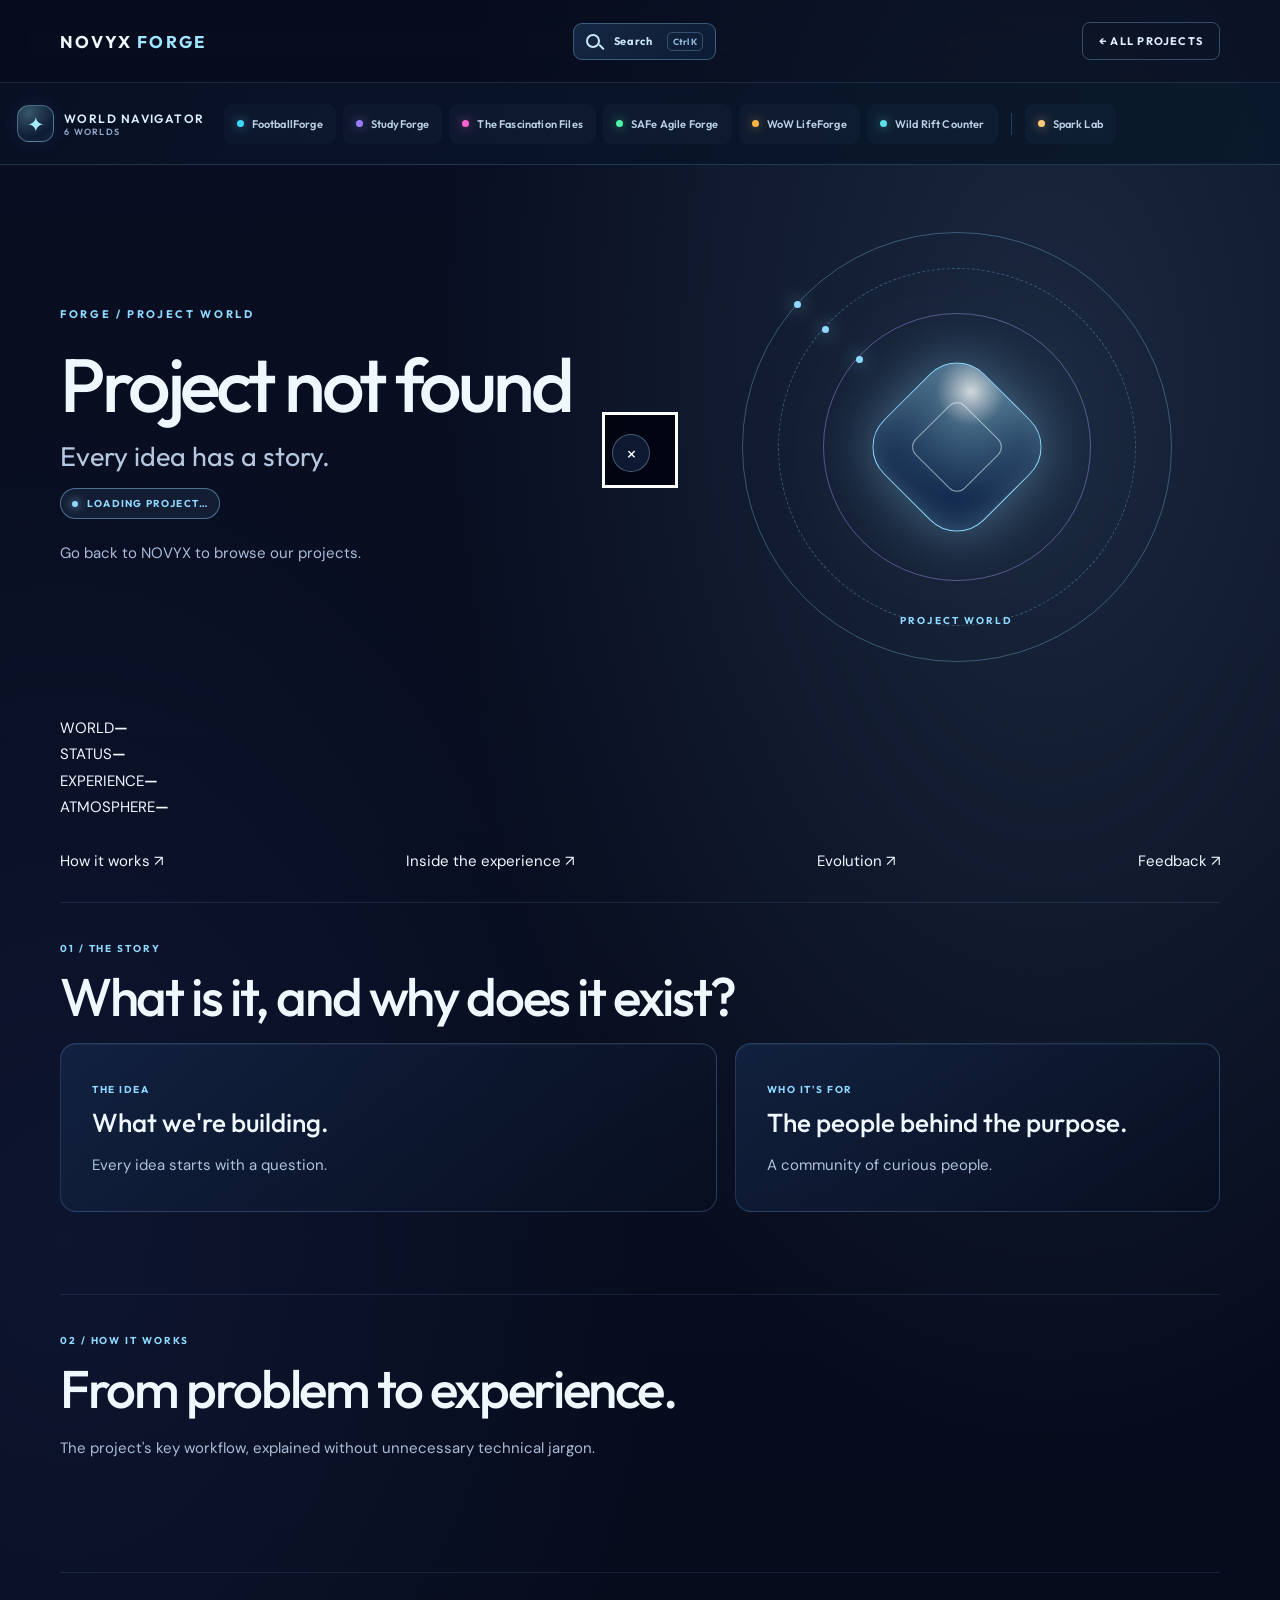
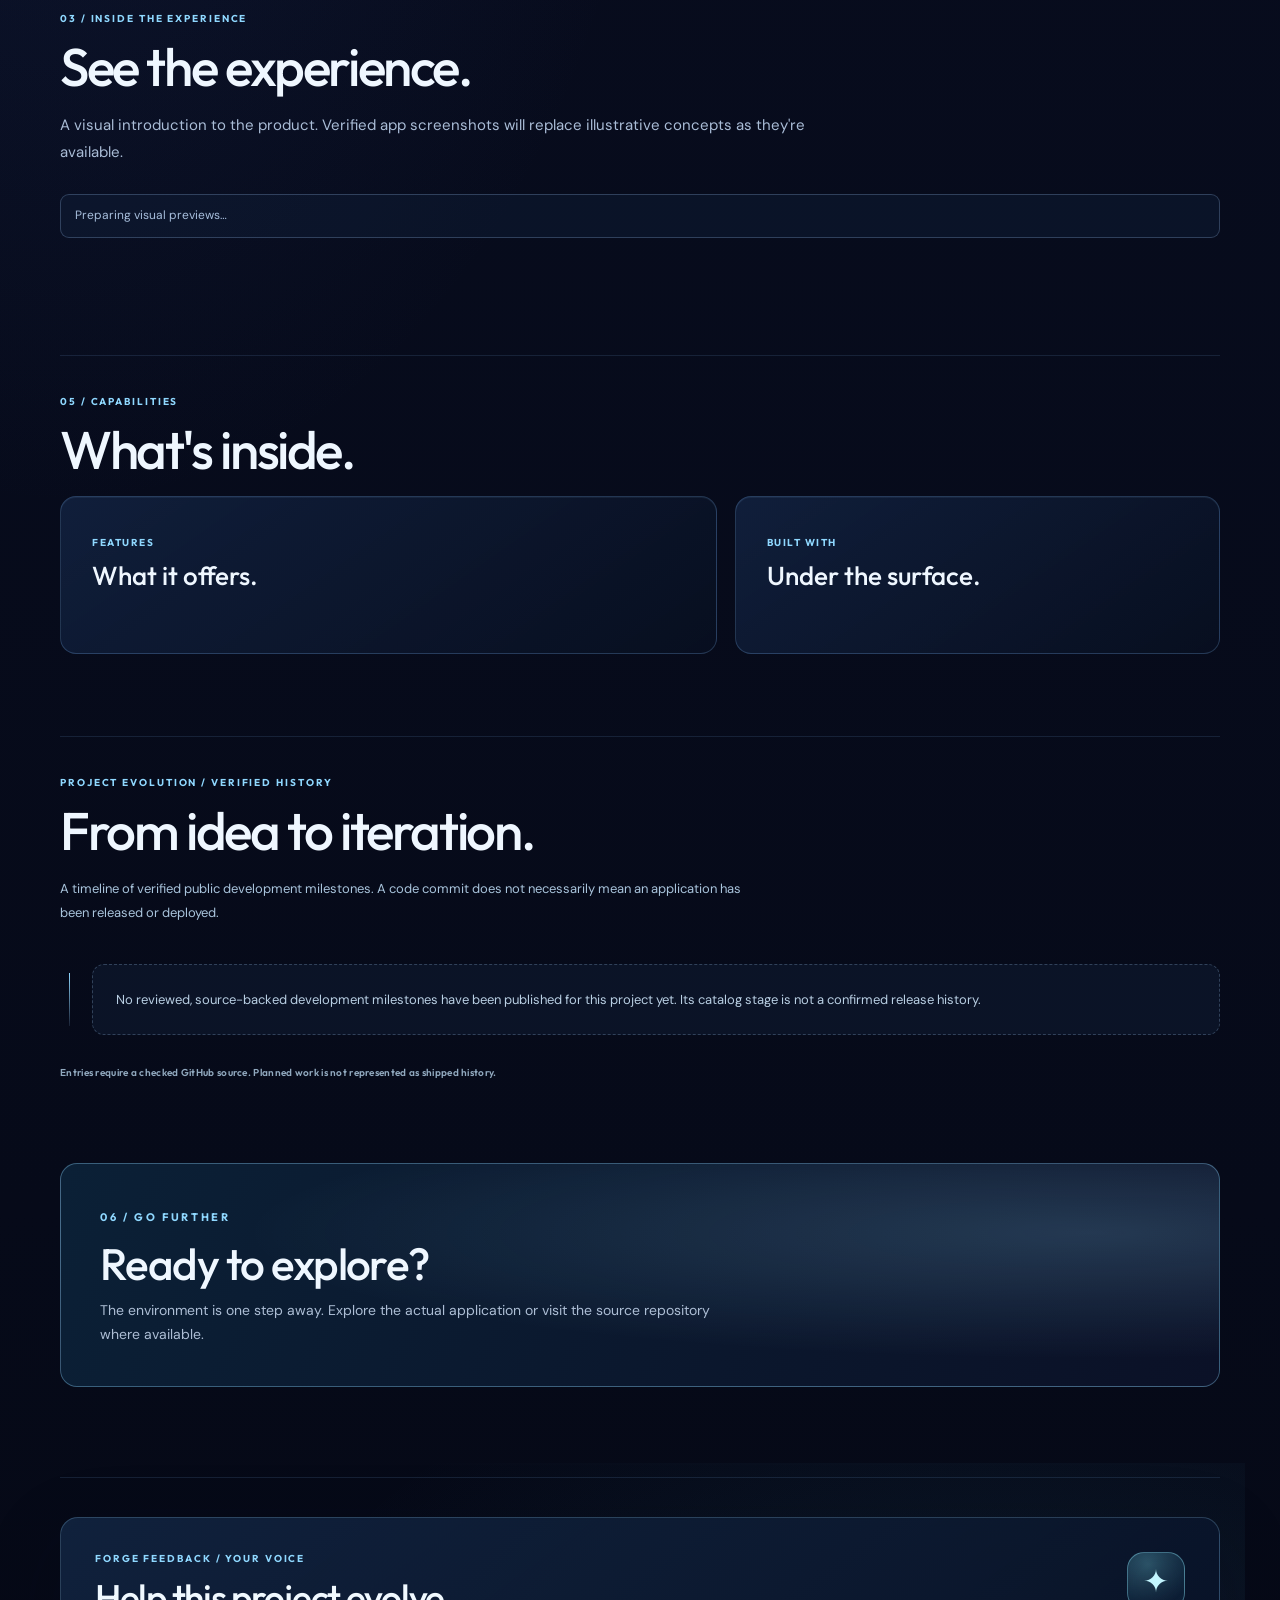
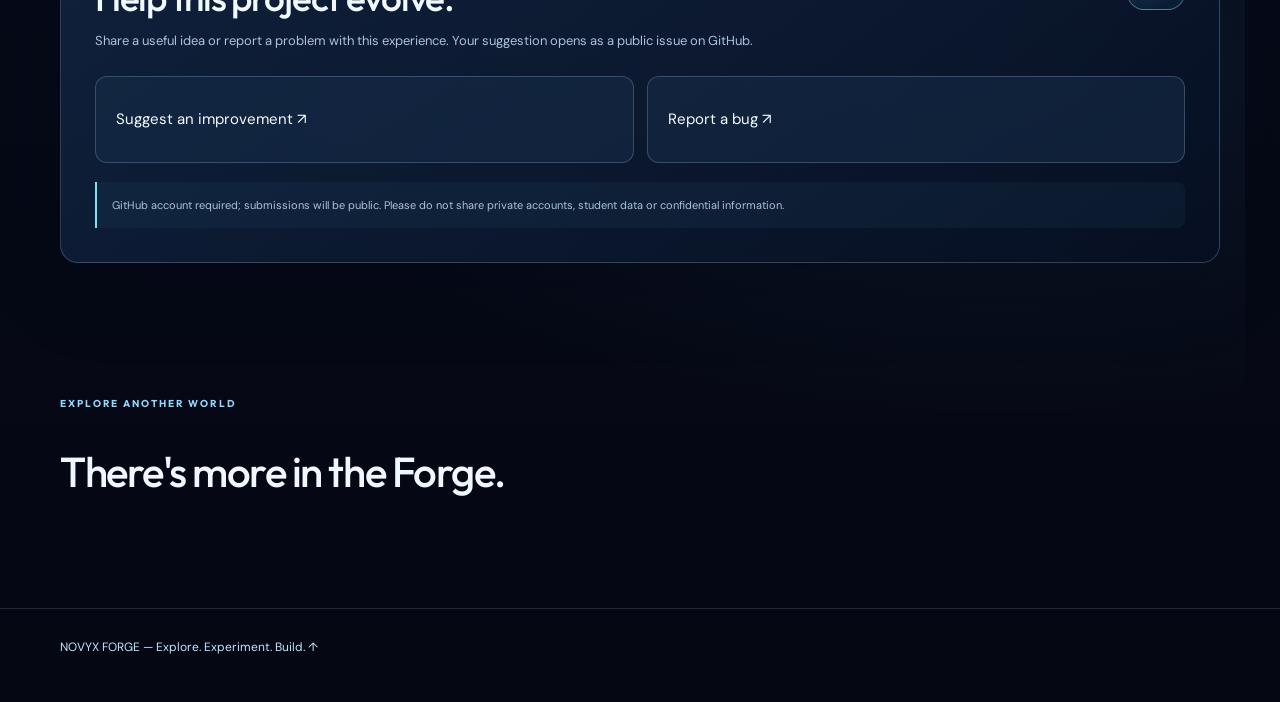
==== commit c752595b: "Introduce premium showcase project compass, chapter links, featured gallery and native accessible sc" ====
--- a/project.html
+++ b/project.html
@@ -21,6 +21,7 @@
 <link rel="stylesheet" href="./forge-observatory.css?v=1">
 <link rel="stylesheet" href="./forge-feedback.css?v=2">
 <link rel="stylesheet" href="./forge-search.css?v=2">
+<link rel="stylesheet" href="./forge-showcase-finish.css?v=1">
 <script src="./forge-weather.js?v=2" defer></script>
 <script src="./forge-demos.js?v=2" defer></script>
 <script src="./forge-feedback.js?v=2" defer></script>
@@ -68,6 +69,22 @@
     </div>
   </section>
 
+  <section class="shell project-compass" aria-label="Project overview">
+    <div class="compass-grid">
+      <div class="compass-cell"><span class="compass-label">WORLD</span><strong id="compass-world">—</strong></div>
+      <div class="compass-cell"><span class="compass-label">STATUS</span><strong id="compass-stage">—</strong></div>
+      <div class="compass-cell"><span class="compass-label">EXPERIENCE</span><strong id="compass-experience">—</strong></div>
+      <div class="compass-cell"><span class="compass-label">ATMOSPHERE</span><strong id="compass-weather">—</strong></div>
+    </div>
+    <nav class="chapter-nav" aria-label="Jump between chapters">
+      <a href="#how-it-works">How it works <span aria-hidden="true">↗</span></a>
+      <a href="#screenshots">Inside the experience <span aria-hidden="true">↗</span></a>
+      <a href="#try-demo" data-chapter-demo hidden>Try the demo <span aria-hidden="true">↗</span></a>
+      <a href="#evolution">Evolution <span aria-hidden="true">↗</span></a>
+      <a href="#forge-feedback">Feedback <span aria-hidden="true">↗</span></a>
+    </nav>
+  </section>
+
   <section class="shell section" aria-labelledby="about-heading">
     <div class="section-label">01 / THE STORY</div>
     <h2 id="about-heading">What is it, and why does it exist?</h2>
@@ -95,7 +112,7 @@
     <h2 id="screenshots-heading">See the experience.</h2>
     <p class="section-intro">A visual introduction to the product. Verified app screenshots will replace illustrative concepts as they're available.</p>
     <p class="gallery-legend" id="gallery-note">Preparing visual previews…</p>
-    <div class="gallery-grid" id="gallery"></div>
+    <div class="gallery-grid gallery-grid-v3" id="gallery"></div>
     <p class="privacy-note" id="privacy"></p>
   </section>
 
@@ -172,9 +189,9 @@
   </section>
 </main>
 <footer><div class="shell"><a href="./index.html#home">NOVYX FORGE — Explore. Experiment. Build. ↑</a></div></footer>
-<div class="lightbox" id="lightbox" hidden role="dialog" aria-label="Screenshot preview" aria-modal="true">
+<dialog class="lightbox" id="lightbox" aria-label="Verified application screenshot preview">
   <button id="lightbox-close" type="button" aria-label="Close screenshot">×</button>
   <img id="lightbox-image" alt="">
-</div>
+</dialog>
 </body>
 </html>
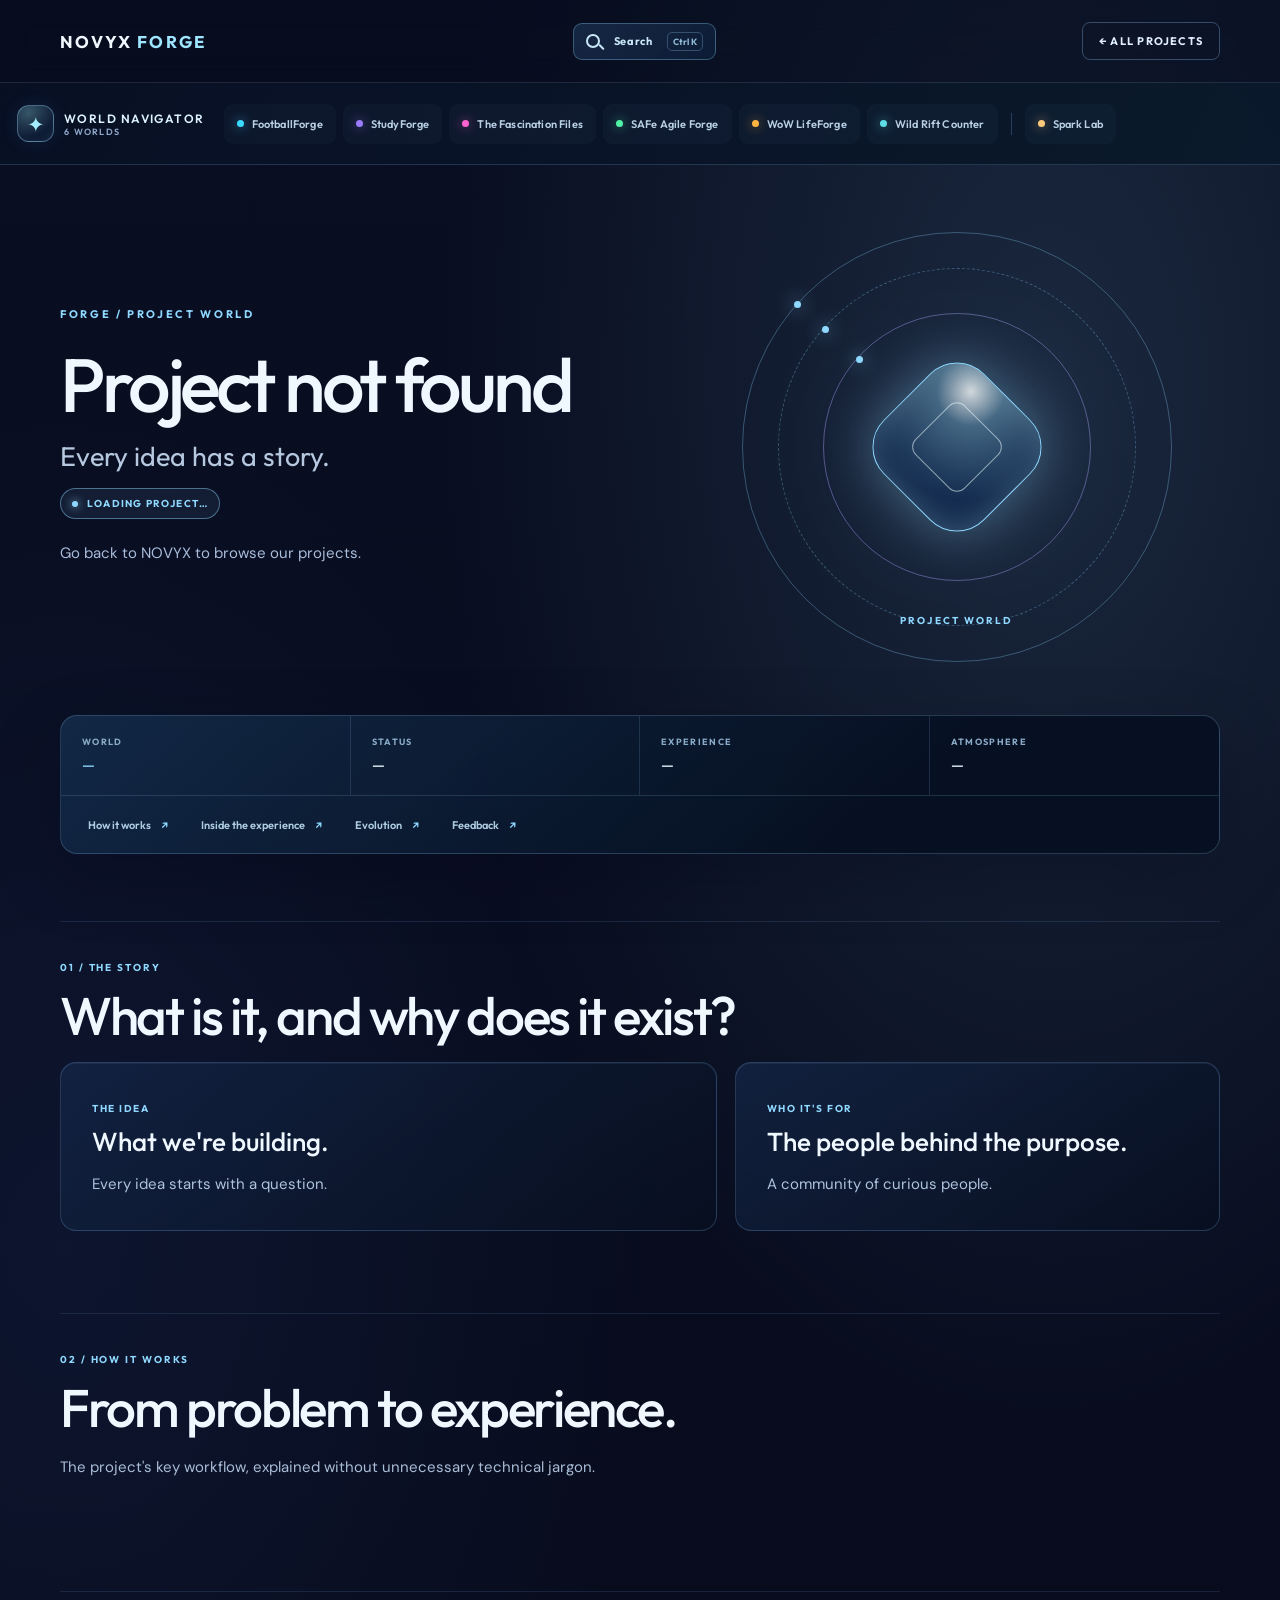
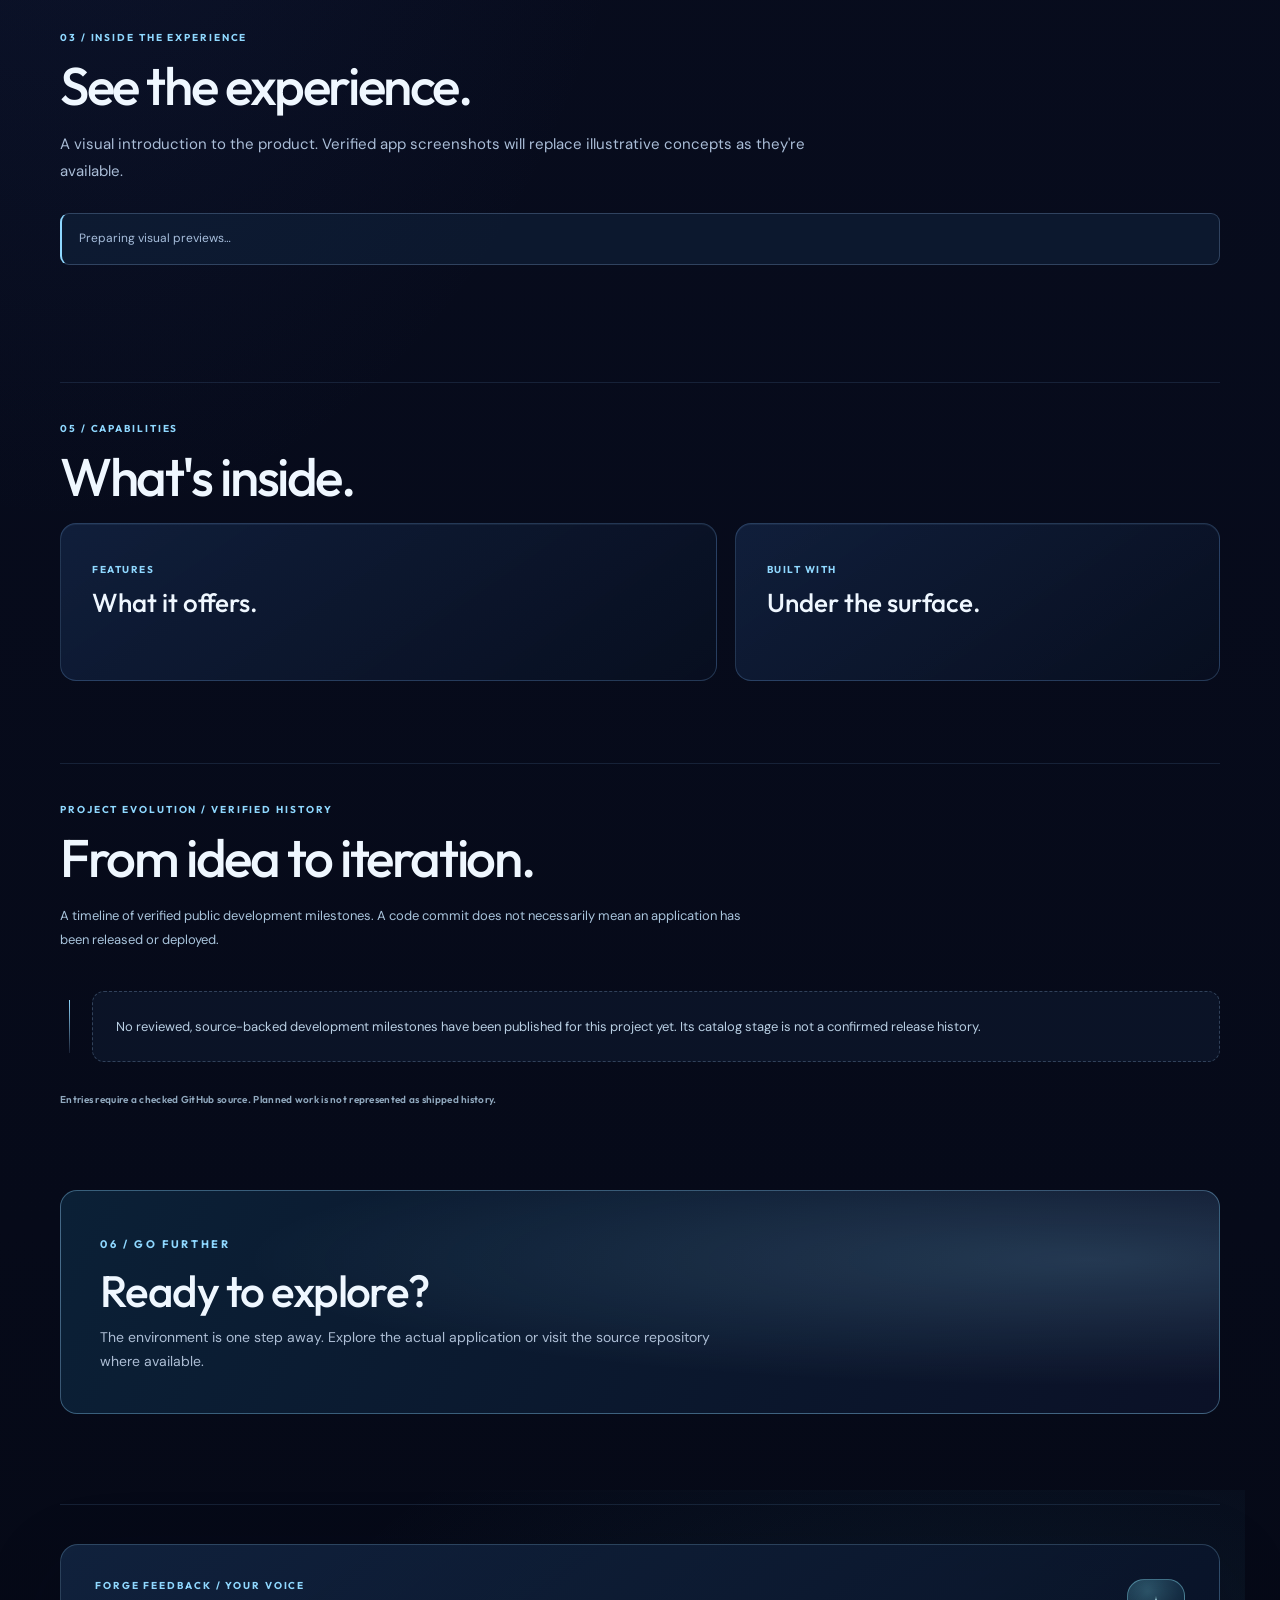
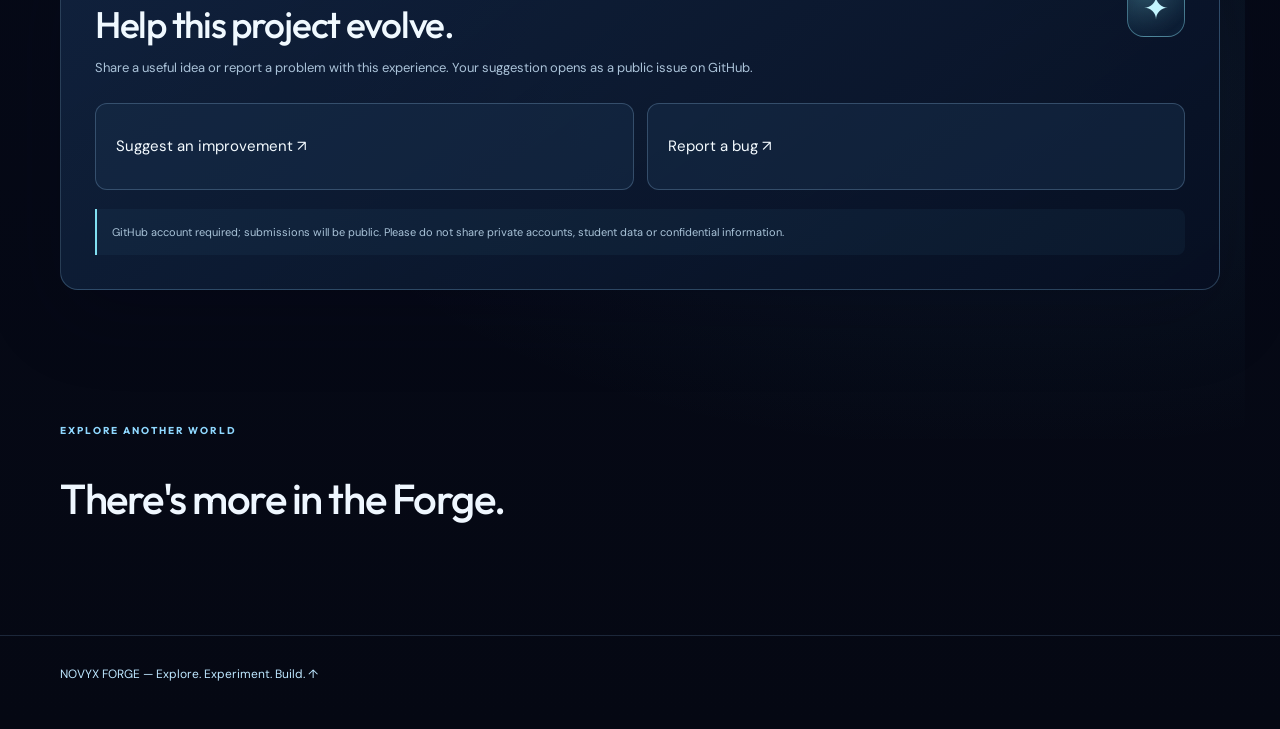
==== commit 23916c73: "Cache-bust polished project showcase JS for seven-world visual finish" ====
--- a/project.html
+++ b/project.html
@@ -25,7 +25,7 @@
 <script src="./forge-weather.js?v=2" defer></script>
 <script src="./forge-demos.js?v=2" defer></script>
 <script src="./forge-feedback.js?v=2" defer></script>
-<script src="./project-showcase.js?v=7" defer></script>
+<script src="./project-showcase.js?v=8" defer></script>
 <script src="./forge-world-navigation.js?v=4" defer></script>
 <script src="./forge-observatory.js?v=2" defer></script>
 
--- a/forge-showcase-finish.css
+++ b/forge-showcase-finish.css
@@ -0,0 +1,142 @@
+/* NOVYX FORGE 3.0 — Project Worlds / final visual finish
+   Seven curated identities, one lightweight responsive system.
+   No external assets, no extra shaders, motion-safe and keyboard accessible. */
+
+:root{--world-ink:#e8f6ff;--world-line:rgba(146,193,235,.23)}
+body[data-world]{background:
+ radial-gradient(ellipse 55% 28% at 82% 9%,color-mix(in srgb,var(--accent) 14%,transparent),transparent 82%),
+ radial-gradient(ellipse 62% 35% at 2% 44%,rgba(48,78,146,.1),transparent 83%),
+ linear-gradient(180deg,#090e22 0%,#070d20 62%,#050915 100%)}
+body[data-world] .hero{position:relative;padding-top:clamp(53px,7vw,95px);padding-bottom:clamp(65px,6.8vw,110px);min-height:500px}
+body[data-world] .hero:after{content:"";position:absolute;inset:0;z-index:-1;pointer-events:none;opacity:.22;
+ background:linear-gradient(90deg,transparent 49.92%,rgba(171,213,245,.12) 50%,transparent 50.08%),
+ linear-gradient(transparent 49.91%,rgba(171,213,245,.08) 50%,transparent 50.09%);
+ background-size:90px 90px;mask-image:linear-gradient(90deg,transparent,black 26%,black 75%,transparent)}
+body[data-world] .hero h1{max-width:13ch;text-wrap:balance}
+body[data-world] .hero .eyebrow{display:inline-flex;align-items:center;gap:9px}
+body[data-world] .hero .eyebrow:before{content:"";width:8px;height:8px;border-radius:50%;
+ background:var(--accent);box-shadow:0 0 16px color-mix(in srgb,var(--accent) 55%,transparent)}
+body[data-world] .hero .summary{max-width:56ch;line-height:1.85}
+body[data-world] .hero .hero-art{min-height:390px;filter:drop-shadow(0 0 25px color-mix(in srgb,var(--accent) 12%,transparent))}
+body[data-world] .hero-art:after{content:"";position:absolute;inset:20%;border-radius:50%;
+ border:1px dotted color-mix(in srgb,var(--accent) 52%,transparent);opacity:.47;pointer-events:none}
+body[data-world] .hero .hero-word{max-width:95%;text-align:center;word-break:break-word;bottom:-10px;letter-spacing:.17em}
+body[data-world] .hero-core{border-radius:20%;box-shadow:inset 0 0 31px rgba(195,244,255,.22),
+ 0 0 57px color-mix(in srgb,var(--accent) 30%,transparent);animation-duration:8.5s}
+body[data-world="footballforge"] .hero-core{border-radius:50%;background:
+ radial-gradient(circle at 28% 18%,#f0ffff,color-mix(in srgb,var(--accent) 54%,#0c263f) 25%,#06223e 69%)}
+body[data-world="studyforge"] .hero-core{border-radius:10%;transform:rotate(45deg);background:
+ radial-gradient(circle at 24% 20%,#e8dfff,color-mix(in srgb,var(--accent) 50%,#1c1b49) 32%,#101533 78%)}
+body[data-world="fascination-files"] .hero-core{border-radius:50%;background:
+ radial-gradient(circle at 25% 12%,#ffe6fc,rgba(231,87,197,.72) 21%,#2c163e 69%,#130c2f)}
+body[data-world="safeforge"] .hero-core{border-radius:22% 8%;background:
+ radial-gradient(circle at 22% 15%,#e8fff5,rgba(48,191,150,.62) 23%,#123f3a 77%)}
+body[data-world="wow-lifeforge"] .hero-core{border-radius:18% 50%;background:
+ radial-gradient(circle at 25% 15%,#fff0c5,rgba(239,152,46,.64) 25%,#3a2340 75%)}
+body[data-world="wildrift-counter"] .hero-core{border-radius:50% 18%;background:
+ conic-gradient(from 45deg,#173966,#7fe6e5,#292b7a,#112b50,#90e9de,#173966)}
+body[data-world="spark-lab"] .hero-core{border-radius:48% 48% 12% 12%;background:
+ radial-gradient(circle at 50% 18%,#fff7dc,rgba(251,164,86,.73) 28%,#592b4c 75%)}
+
+/* A genuinely useful hierarchy, rather than a second heavy navbar. */
+.project-compass{position:relative;z-index:3;margin-top:0;margin-bottom:clamp(32px,6vw,67px);
+ border:1px solid var(--world-line);border-radius:17px;overflow:hidden;
+ background:linear-gradient(140deg,rgba(19,42,72,.92),rgba(6,16,34,.94) 70%);
+ box-shadow:0 22px 65px rgba(0,5,24,.25)}
+.compass-grid{display:grid;grid-template-columns:repeat(4,minmax(0,1fr));min-width:0}
+.compass-cell{min-width:0;display:flex;flex-direction:column;justify-content:center;gap:7px;padding:20px 21px;
+ border-right:1px solid rgba(137,185,231,.17)}
+.compass-cell:last-child{border-right:0}
+.compass-label{color:#8aabc7;text-transform:uppercase;font:700 9px Outfit,sans-serif;letter-spacing:.15em}
+.compass-cell strong{font:500 15px/1.4 Outfit,sans-serif;color:#eaf9ff;overflow-wrap:anywhere}
+.compass-cell:nth-child(1) strong{color:var(--accent)}
+.chapter-nav{display:flex;min-height:58px;justify-content:flex-start;align-items:stretch;gap:3px;padding:9px 12px;
+ border-top:1px solid rgba(141,186,226,.18);overflow-x:auto;scrollbar-width:thin;scrollbar-color:rgba(145,190,224,.38) transparent}
+.chapter-nav a{display:inline-flex;align-items:center;gap:10px;min-height:38px;padding:9px 14px;
+ color:#aecce0;text-decoration:none;white-space:nowrap;border:1px solid transparent;border-radius:9px;
+ font:600 11px Outfit,sans-serif}
+.chapter-nav a:hover,.chapter-nav a:focus-visible{background:rgba(45,86,117,.42);border-color:rgba(119,213,241,.4);color:#fff}
+.chapter-nav a:focus-visible{outline:2px solid var(--accent);outline-offset:2px}
+.chapter-nav a[hidden]{display:none!important}
+.chapter-nav a span{color:var(--accent)}
+
+/* Gallery: one hero-size visual, two supporting views, no carousel dependency.
+   These are illustrative previews until explicitly verified real app captures exist. */
+.gallery-grid-v3{grid-template-columns:repeat(2,minmax(0,1fr));gap:19px;align-items:stretch}
+.gallery-grid-v3 .gallery-item{margin:0;min-width:0;position:relative;isolation:isolate;
+ border-color:color-mix(in srgb,var(--accent) 21%,rgba(128,182,235,.28));
+ box-shadow:0 19px 58px rgba(1,4,17,.22);transition:border-color .22s,transform .22s}
+.gallery-grid-v3 .gallery-item:hover{border-color:color-mix(in srgb,var(--accent) 60%,rgba(150,205,251,.4));transform:translateY(-3px)}
+.gallery-grid-v3 .gallery-item:first-child{grid-column:1/-1;display:grid;grid-template-columns:minmax(0,1.35fr) minmax(220px,.65fr)}
+.gallery-grid-v3 .gallery-item:first-child .gallery-visual{min-height:clamp(310px,39vw,470px);border-bottom:0;
+ border-right:1px solid rgba(137,186,232,.19)}
+.gallery-grid-v3 .gallery-item:not(:first-child) .gallery-visual{min-height:265px}
+.gallery-grid-v3 .gallery-item:first-child figcaption{display:flex;flex-direction:column;justify-content:center;gap:14px;
+ padding:clamp(24px,4vw,48px)}
+.gallery-grid-v3 .gallery-item:first-child h3{font-size:clamp(25px,3.4vw,35px);line-height:1.12}
+.gallery-grid-v3 .gallery-item:first-child p{font-size:14px;line-height:1.85}
+.gallery-grid-v3 .gallery-item figcaption{position:relative}
+.gallery-grid-v3 .gallery-item figcaption:before{content:"VIEW / " attr(data-view-number);
+ display:block;font:700 9px Outfit,sans-serif;color:var(--accent);letter-spacing:.18em;margin-bottom:10px}
+.gallery-grid-v3 .gallery-visual:before{opacity:.11}
+.gallery-grid-v3 .gallery-kind{top:15px;left:15px;padding:8px 12px;max-width:calc(100% - 30px);
+ color:#e8faff;border-color:rgba(152,221,247,.34)}
+.gallery-grid-v3 .preview-window{max-width:94%;filter:drop-shadow(0 21px 30px rgba(1,5,17,.48))}
+.gallery-grid-v3 .gallery-item:first-child .preview-window{transform:perspective(1000px) rotateY(-3deg) rotateX(1deg)}
+.gallery-grid-v3 .gallery-photo-button{display:block;min-height:100%;align-self:stretch}
+.gallery-grid-v3 .gallery-photo{width:100%;height:100%;max-height:490px;object-fit:contain;background:#081326}
+.gallery-grid-v3 .gallery-item:focus-within{border-color:var(--accent)}
+.gallery-legend{padding:15px 17px;border-left:2px solid var(--accent);background:rgba(21,43,73,.42)}
+.gallery-note-link{color:var(--accent)}
+.section h2{text-wrap:balance}
+.story-card,.step{transition:border-color .2s ease}
+.story-card:hover,.step:hover{border-color:color-mix(in srgb,var(--accent) 43%,rgba(147,196,245,.23))}
+#evolution,#screenshots,#how-it-works,#forge-feedback,#try-demo{scroll-margin-top:105px}
+
+/* Native <dialog> gives a real focus trap and Escape behavior instead of
+   an ARIA-only div impersonating a modal. */
+dialog.lightbox{max-width:none;max-height:none;width:100vw;height:100dvh;margin:auto;padding:clamp(40px,6vw,70px) 24px 28px;
+ border:0;border-radius:0;background:rgba(3,8,21,.98);color:#f1faff;cursor:default;box-sizing:border-box;overflow:auto}
+dialog.lightbox:not([open]){display:none!important}
+dialog.lightbox[open]{display:grid;place-items:center}
+dialog.lightbox::backdrop{background:rgba(1,3,12,.91)}
+dialog.lightbox img{max-width:min(1180px,95vw);max-height:calc(100dvh - 105px);width:auto;height:auto;object-fit:contain}
+dialog.lightbox button{cursor:pointer;z-index:2;width:48px;height:48px;top:16px;right:clamp(16px,3vw,42px);font-size:27px}
+dialog.lightbox button:focus-visible{outline:3px solid var(--accent);outline-offset:3px}
+
+@media(max-width:1020px){
+ .gallery-grid-v3 .gallery-item:first-child{grid-template-columns:minmax(0,1.1fr) minmax(0,.9fr)}
+ .gallery-grid-v3 .gallery-item:first-child .gallery-visual{min-height:340px}
+ .compass-cell{padding:17px 15px}
+ .compass-cell strong{font-size:13px}
+}
+@media(max-width:760px){
+ body[data-world] .hero{padding-top:42px;padding-bottom:37px;min-height:0}
+ body[data-world] .hero .hero-art{min-height:260px}
+ body[data-world] .hero h1{max-width:100%}
+ .project-compass{margin-bottom:32px}
+ .compass-grid{grid-template-columns:repeat(2,minmax(0,1fr))}
+ .compass-cell:nth-child(2){border-right:0}
+ .compass-cell:nth-child(-n+2){border-bottom:1px solid rgba(140,187,226,.16)}
+ .chapter-nav{padding:9px}
+ .gallery-grid-v3{grid-template-columns:1fr}
+ .gallery-grid-v3 .gallery-item:first-child{grid-column:auto;display:block}
+ .gallery-grid-v3 .gallery-item:first-child .gallery-visual{min-height:315px;border-right:0;border-bottom:1px solid rgba(137,186,232,.19)}
+ .gallery-grid-v3 .gallery-item:first-child figcaption{padding:22px}
+ .gallery-grid-v3 .gallery-item:first-child h3{font-size:26px}
+ .gallery-grid-v3 .gallery-item:not(:first-child) .gallery-visual{min-height:250px}
+}
+@media(max-width:430px){
+ .compass-cell{padding:13px}
+ .compass-cell strong{font-size:12px}
+ .compass-label{font-size:8px}
+ .gallery-grid-v3 .gallery-item:first-child .gallery-visual{min-height:258px}
+ .gallery-grid-v3 .gallery-item:not(:first-child) .gallery-visual{min-height:225px}
+ .gallery-grid-v3 .preview-window{max-width:96%}
+ .chapter-nav a{padding:8px 11px;font-size:10px}
+}
+@media(prefers-reduced-motion:reduce){
+ .gallery-grid-v3 .gallery-item,.story-card,.step{transition:none!important}
+ .gallery-grid-v3 .gallery-item:hover{transform:none!important}
+ .gallery-grid-v3 .gallery-item:first-child .preview-window{transform:none!important}
+}
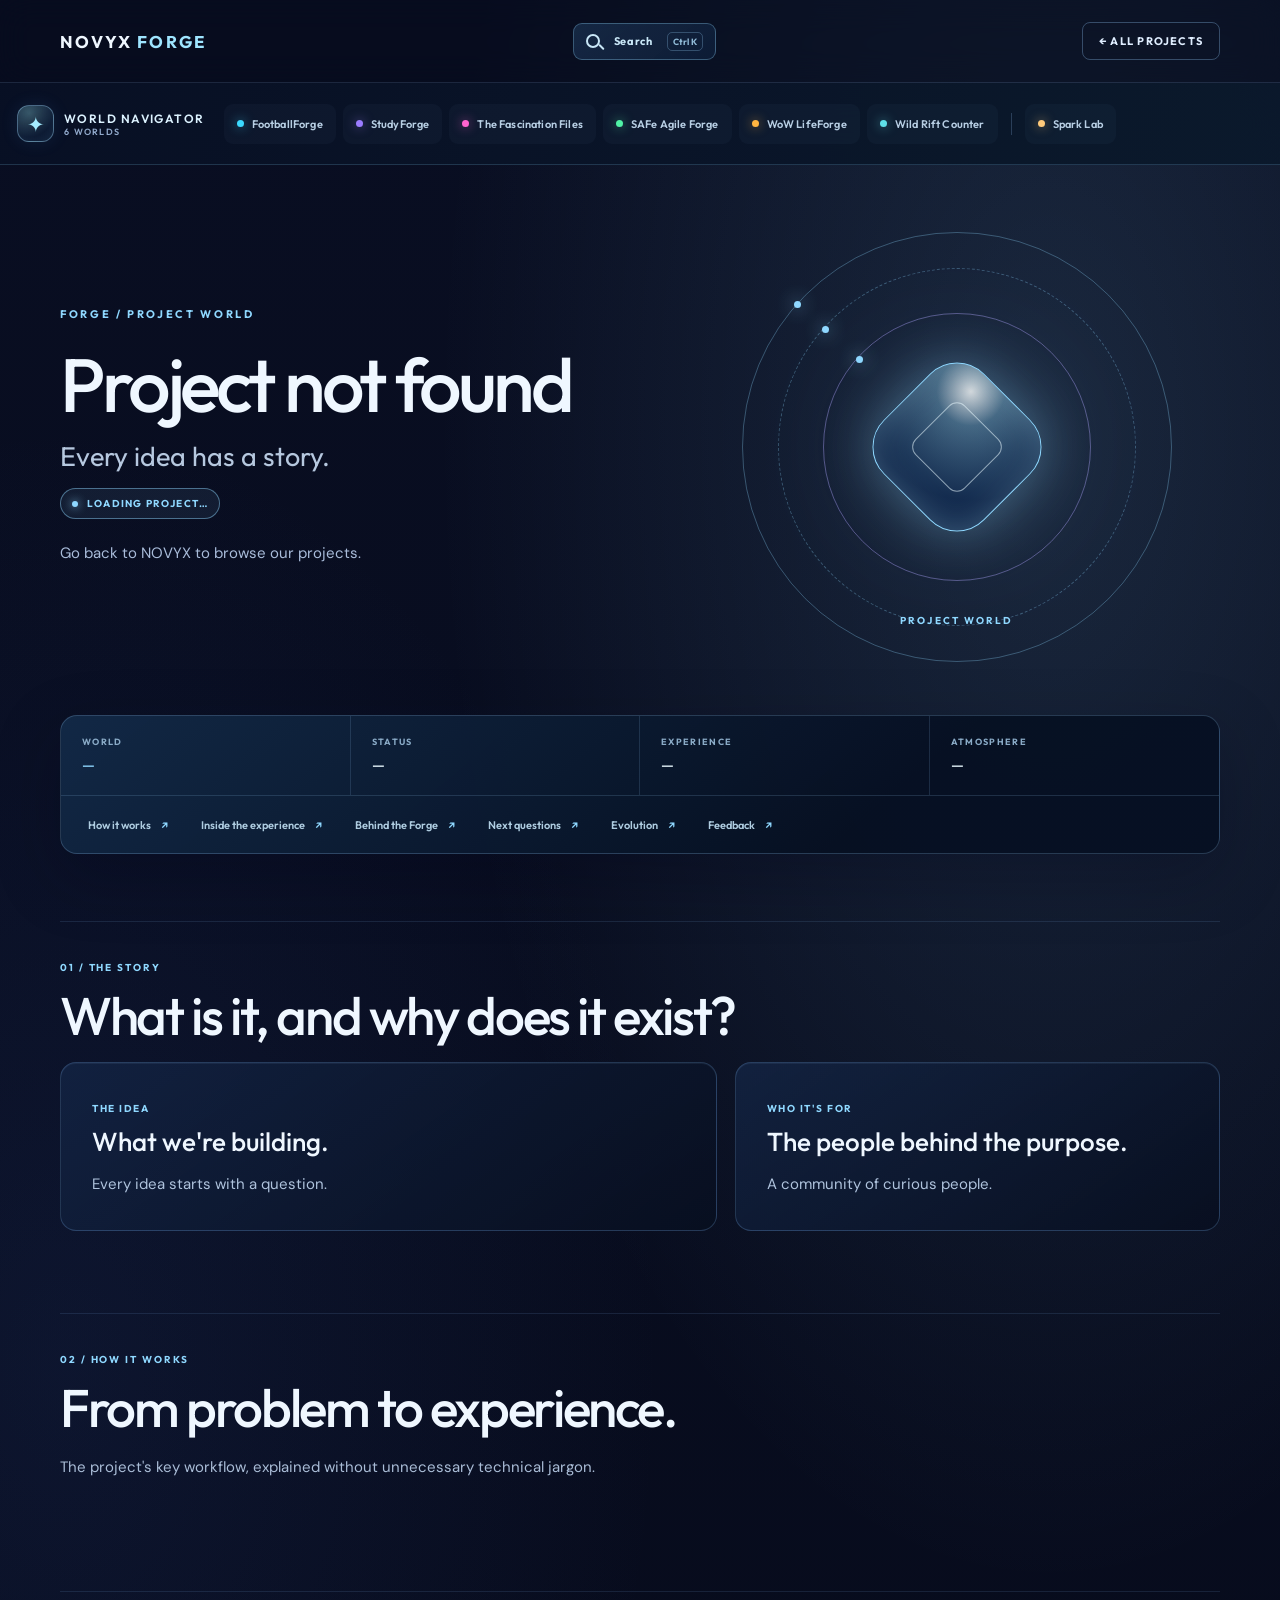
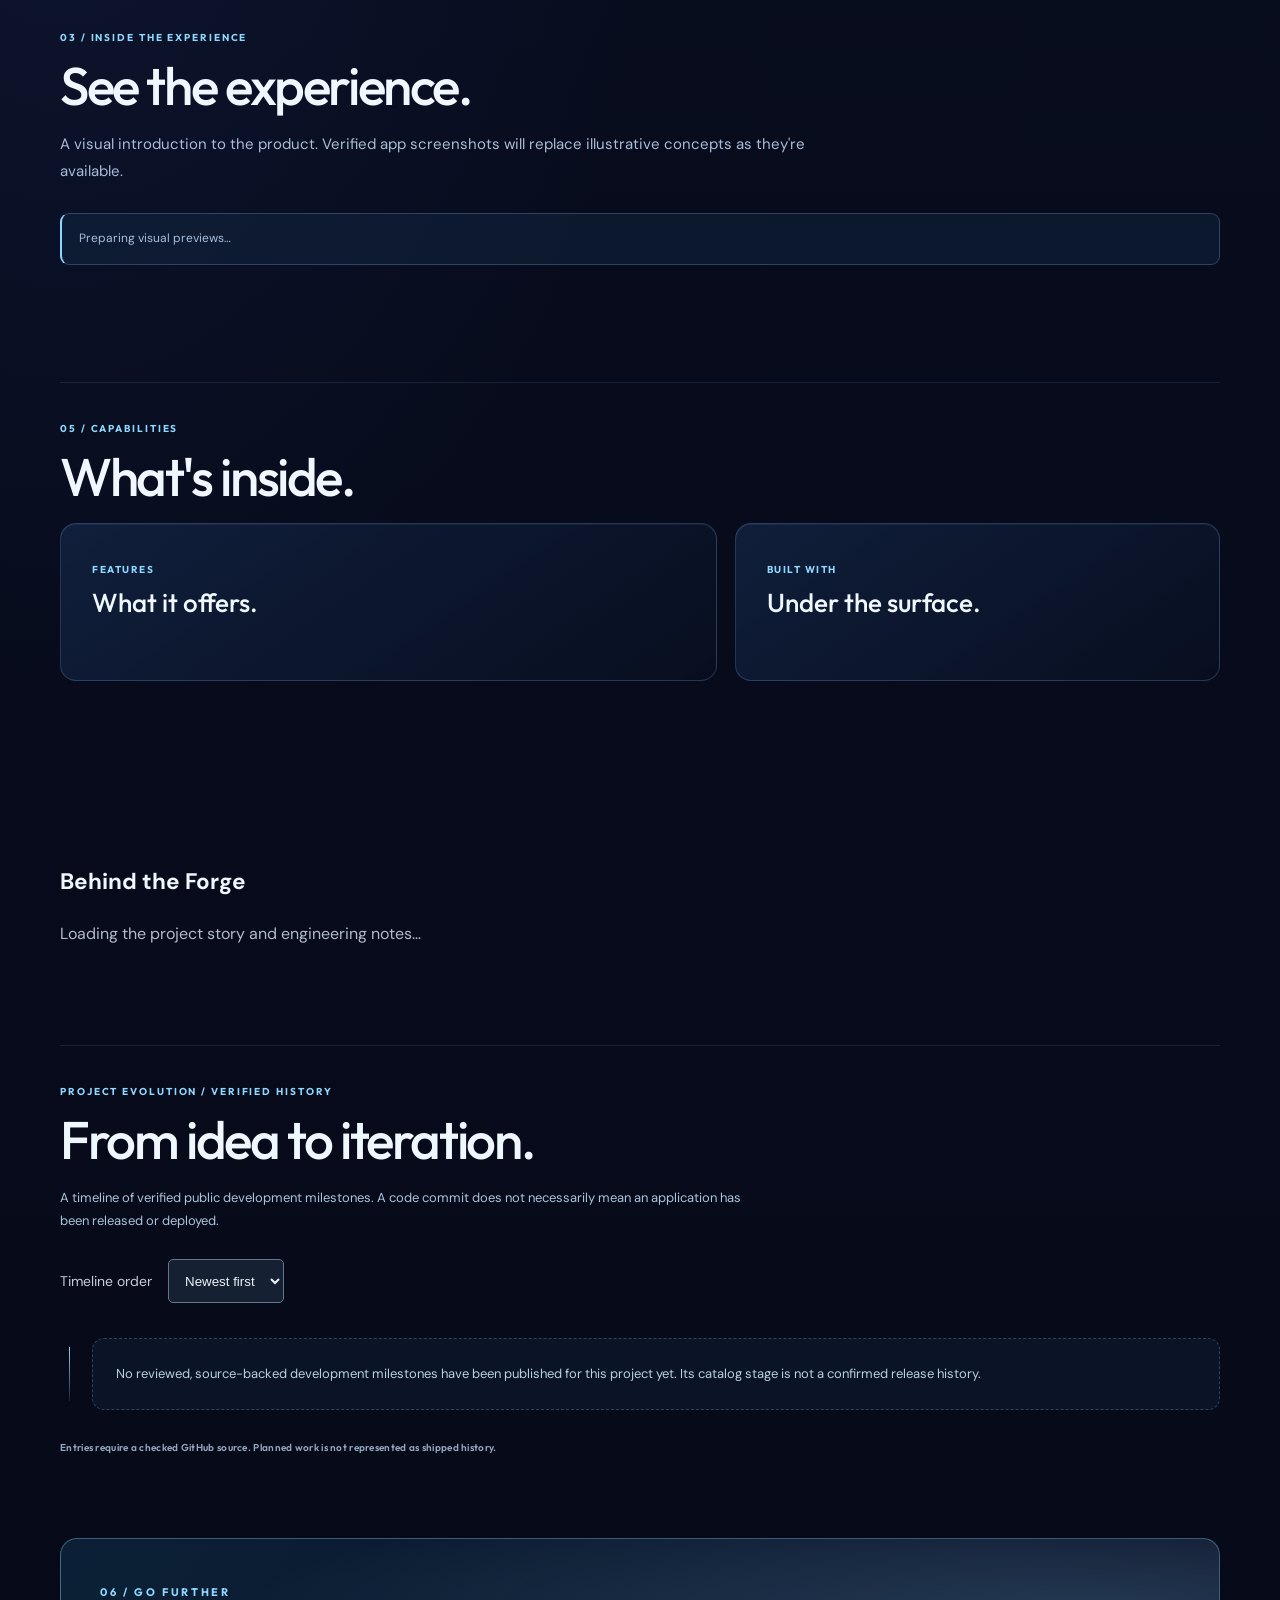
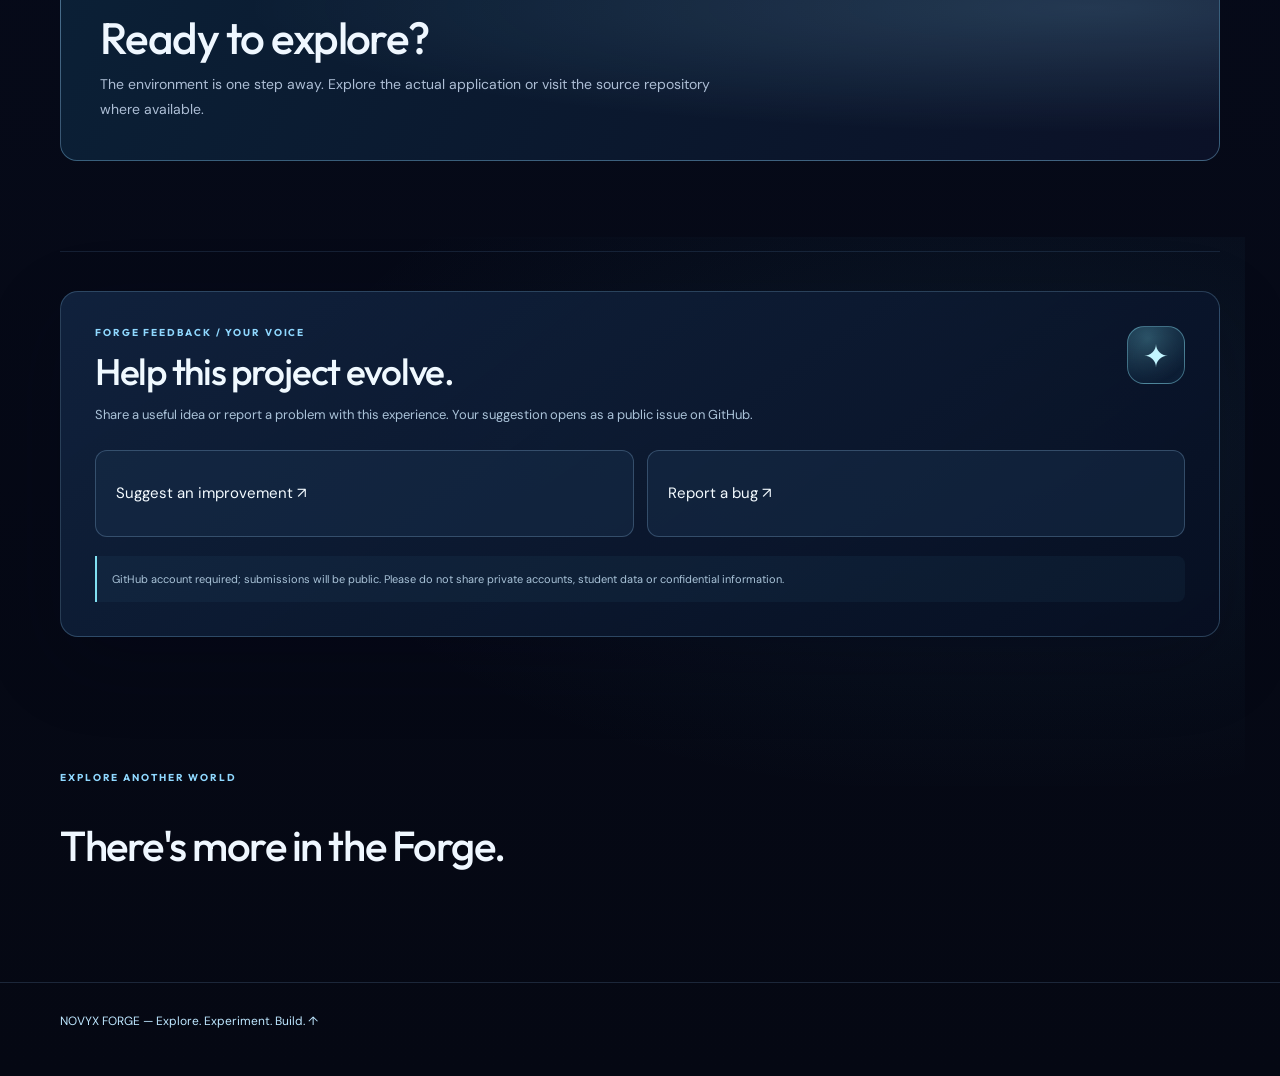
==== commit c96a10cc: "Build NOVYX FORGE 4.0 Living Forge review experience" ====
--- a/project.html
+++ b/project.html
@@ -4,6 +4,7 @@
 <meta charset="utf-8">
 <meta name="viewport" content="width=device-width,initial-scale=1">
 <meta name="theme-color" content="#080d1d">
+<script>document.documentElement.classList.add("js-project-loading")</script>
 <meta name="description" content="NOVYX FORGE project showcase: explore the idea, key features, interface previews and official application environment.">
 <meta property="og:type" content="website">
 <meta property="og:site_name" content="NOVYX FORGE">
@@ -15,23 +16,27 @@
 <link href="https://fonts.googleapis.com/css2?family=DM+Sans:wght@400;500;600;700&family=Outfit:wght@300;400;500;600;700;800&display=swap" rel="stylesheet">
 <link rel="icon" href="data:image/svg+xml,%3Csvg xmlns='http://www.w3.org/2000/svg' viewBox='0 0 64 64'%3E%3Crect width='64' height='64' rx='15' fill='%23050b1c'/%3E%3Cpath d='M13 48V16l38 32V16' fill='none' stroke='%237bdfff' stroke-width='5' stroke-linecap='round' stroke-linejoin='round'/%3E%3C/svg%3E">
 <link rel="stylesheet" href="./project-showcase.css?v=4">
-<link rel="stylesheet" href="./forge-weather.css?v=2">
+<link rel="stylesheet" href="./forge-weather.css?v=40">
 <link rel="stylesheet" href="./forge-world-navigation.css?v=2">
 <link rel="stylesheet" href="./forge-demo.css?v=1">
 <link rel="stylesheet" href="./forge-observatory.css?v=1">
 <link rel="stylesheet" href="./forge-feedback.css?v=2">
-<link rel="stylesheet" href="./forge-search.css?v=2">
-<link rel="stylesheet" href="./forge-showcase-finish.css?v=1">
-<script src="./forge-weather.js?v=2" defer></script>
+<link rel="stylesheet" href="./forge-search.css?v=40">
+<link rel="stylesheet" href="./forge-showcase-finish.css?v=2">
+<script src="./forge-weather.js?v=40" defer></script>
 <script src="./forge-demos.js?v=2" defer></script>
 <script src="./forge-feedback.js?v=2" defer></script>
-<script src="./project-showcase.js?v=8" defer></script>
-<script src="./forge-world-navigation.js?v=4" defer></script>
-<script src="./forge-observatory.js?v=2" defer></script>
-
-<script src="./forge-search.js?v=3" defer></script>
+<script src="./project-showcase.js?v=40" defer></script>
+<script src="./forge-world-navigation.js?v=40" defer></script>
+<script src="./forge-observatory.js?v=40" defer></script>
+
+<script src="./forge-search.js?v=40" defer></script>
+<link rel="stylesheet" href="./forge-v4.css?v=4">
+<script src="./forge-content.js?v=4" defer></script>
+<script src="./forge-v4.js?v=4" defer></script>
 </head>
 <body>
+<a class="v4-skip" href="#engineering">Skip to project story</a>
 <header>
   <nav class="shell" aria-label="Project navigation">
     <a class="brand" href="./index.html">NOVYX <span>FORGE</span></a>
@@ -80,6 +85,8 @@
       <a href="#how-it-works">How it works <span aria-hidden="true">↗</span></a>
       <a href="#screenshots">Inside the experience <span aria-hidden="true">↗</span></a>
       <a href="#try-demo" data-chapter-demo hidden>Try the demo <span aria-hidden="true">↗</span></a>
+      <a href="#engineering">Behind the Forge <span aria-hidden="true">↗</span></a>
+      <a href="#horizon">Next questions <span aria-hidden="true">↗</span></a>
       <a href="#evolution">Evolution <span aria-hidden="true">↗</span></a>
       <a href="#forge-feedback">Feedback <span aria-hidden="true">↗</span></a>
     </nav>
@@ -143,6 +150,7 @@
     </div>
   </section>
 
+  <section class="shell v4-section" id="engineering" aria-labelledby="engineering-heading"><h2 id="engineering-heading">Behind the Forge</h2><p>Loading the project story and engineering notes…</p></section>
   <section class="shell section evolution-section" id="evolution" aria-labelledby="evolution-heading">
     <div class="section-label">PROJECT EVOLUTION / VERIFIED HISTORY</div>
     <h2 id="evolution-heading">From idea to iteration.</h2>
@@ -194,4 +202,4 @@
   <img id="lightbox-image" alt="">
 </dialog>
 </body>
-</html>+</html>
--- a/forge-weather.css
+++ b/forge-weather.css
@@ -24,3 +24,6 @@
 @media(max-width:950px){.weather-layer{inset:0}.weather-layer canvas{opacity:.58}}
 @media(max-width:650px){.weather-layer{inset:0;border-radius:14px}.atmosphere-controls{gap:6px}.atmosphere-chip,.atmosphere-toggle{font-size:9px;padding:8px 10px}}
 @media(prefers-reduced-motion:reduce){.weather-layer canvas{display:none!important}.weather-layer{transition:none!important}.atmosphere-toggle{transition:none!important}}
+/* V4: explicit fictional mode and intensity controls, sized for touch. */
+.atmosphere-controls select{font:inherit;font-size:12px;background:#111e32;color:#e1e9f4;border:1px solid #61718b;border-radius:6px;padding:8px;min-height:44px;max-width:100%}
+.atmosphere-controls select:focus-visible{outline:2px solid #f0d29d;outline-offset:3px}
--- a/forge-search.css
+++ b/forge-search.css
@@ -63,3 +63,4 @@
  header nav.shell .brand{font-size:14px;letter-spacing:.08em}
  header nav.shell .back{font-size:8px;padding:9px 8px}
 }
+.forge-search-group{list-style:none;padding:16px 12px 6px;color:#cbb990;font-size:11px;text-transform:uppercase;letter-spacing:.14em}
--- a/forge-showcase-finish.css
+++ b/forge-showcase-finish.css
@@ -139,4 +139,16 @@
  .gallery-grid-v3 .gallery-item,.story-card,.step{transition:none!important}
  .gallery-grid-v3 .gallery-item:hover{transform:none!important}
  .gallery-grid-v3 .gallery-item:first-child .preview-window{transform:none!important}
-}+}
+/* Progressive loading veil: the first browser paint keeps the project hero
+   unpainted until its catalog-derived text and controls are populated.
+   The inline class is added only when JS runs; no-JS visitors keep the
+   normal HTML fallback. This prevents hero elements from jumping on mobile. */
+html.js-project-loading .hero-copy,html.js-project-loading .hero-art{visibility:hidden}
+html.js-project-loading .hero{position:relative}
+html.js-project-loading .hero:before{
+ content:"✦  ENTERING PROJECT WORLD";position:absolute;z-index:5;top:34%;left:clamp(16px,5vw,60px);
+ color:#c5e7ff;font:700 11px Outfit,sans-serif;letter-spacing:.17em;
+ background:linear-gradient(90deg,rgba(12,30,52,.92),transparent);padding:14px 35px 14px 15px;
+ border-left:2px solid #90dcf6;pointer-events:none}
+@media(prefers-reduced-motion:reduce){html.js-project-loading .hero:before{transition:none!important}}
--- a/forge-v4.css
+++ b/forge-v4.css
@@ -0,0 +1,64 @@
+/* V4 materials: warm ivory type, graphite surfaces, project-colored light. */
+:root{--v4-ink:#f0eee7;--v4-muted:#b2bbc9;--v4-line:rgba(196,209,225,.2);--world-accent:#e0c18b}
+.v4-kicker{display:block;color:#d8c8a4;font:600 11px/1.6 'DM Sans',sans-serif;letter-spacing:.16em;text-transform:uppercase}
+.v4-section-head{max-width:780px;margin-bottom:36px}
+.v4-section-head h2{font:500 clamp(30px,4.3vw,58px)/1.1 Outfit,sans-serif;letter-spacing:-.035em;color:var(--v4-ink);margin:14px 0 22px}
+.v4-section-head h2 em{font-style:normal;color:#d8c8a4}
+.v4-section-head p,.v4-section p,.v4-section li{color:var(--v4-muted);font-size:16px;line-height:1.8}
+.v4-section{padding-block:80px;scroll-margin-top:150px;position:relative}
+.v4-section h3{color:var(--v4-ink);font:500 24px/1.25 Outfit,sans-serif;margin:12px 0}
+.v4-section a{color:var(--accent,var(--world-accent));text-underline-offset:5px}
+.v4-section button:focus-visible,.v4-section a:focus-visible,.v4-section summary:focus-visible{outline:2px solid #f0d29d;outline-offset:5px}
+.v4-capabilities{display:grid;grid-template-columns:repeat(3,minmax(0,1fr));border-top:1px solid var(--v4-line);border-bottom:1px solid var(--v4-line)}
+.v4-capabilities article{padding:30px 26px 30px 0;min-width:0}
+.v4-capabilities article+article{padding-left:26px;border-left:1px solid var(--v4-line)}
+.v4-index{color:var(--accent,#d8c8a4);font:400 38px Outfit,sans-serif;opacity:.85}
+.v4-blueprint{margin-block:48px;padding:32px;background:linear-gradient(130deg,rgba(218,191,135,.055),rgba(12,23,38,.8));border:1px solid var(--v4-line);border-radius:4px}
+.v4-blueprint ol{display:grid;grid-template-columns:repeat(4,minmax(0,1fr));gap:18px;padding:0;list-style:none;counter-reset:flow}
+.v4-blueprint li{padding:18px 10px;border-top:1px solid var(--accent,#cbb990);counter-increment:flow;font-size:14px}
+.v4-blueprint li:before{content:'0' counter(flow) ' /';display:block;color:var(--accent,#cbb990);font-size:11px;letter-spacing:.12em;margin-bottom:10px}
+.v4-blueprint>p{font-size:13px;margin-bottom:0}
+.v4-decisions details{border-bottom:1px solid var(--v4-line);scroll-margin-top:160px}
+.v4-decisions summary{padding:25px 12px;cursor:pointer;color:var(--v4-ink);font:500 22px/1.5 Outfit,sans-serif}
+.v4-decisions summary span{display:block;color:#c7b894;font:500 10px/1.7 'DM Sans',sans-serif;letter-spacing:.13em}
+.v4-decisions details p{padding:0 12px 25px;max-width:850px;margin:0}
+.v4-decisions details[open]{background:rgba(210,195,155,.035)}
+.v4-horizon{display:grid;grid-template-columns:1fr 1.2fr;gap:42px;margin-block:50px;padding-block:30px;border-block:1px solid var(--v4-line)}
+.v4-horizon ul{margin:0;padding-left:22px}.v4-horizon li+li{margin-top:12px}
+.v4-evidence{padding:25px;border-left:2px solid var(--accent,#cbb990);background:rgba(12,21,35,.7)}
+.v4-evidence strong{font-size:18px;color:var(--v4-ink)}.v4-evidence li{font-size:14px}.v4-evidence ul{padding-left:18px;overflow-wrap:anywhere}
+.v4-connections{margin-top:50px}.v4-connections>div{display:grid;grid-template-columns:1fr 1fr;gap:22px}
+.v4-connections article{padding:25px;border:1px solid var(--v4-line);border-radius:4px;background:linear-gradient(145deg,rgba(199,174,125,.05),transparent)}
+.v4-connections a{font:500 23px Outfit,sans-serif}.v4-connections p{font-size:14px;margin-bottom:0}
+.v4-atlas-layout{display:grid;grid-template-columns:.85fr 1.15fr;border:1px solid var(--v4-line);background:rgba(7,15,27,.75);border-radius:8px;overflow:hidden}
+.v4-world-list{padding:16px;border-right:1px solid var(--v4-line)}
+.v4-world-list button{width:100%;display:flex;align-items:center;gap:18px;text-align:left;min-height:76px;padding:12px 20px;border:1px solid transparent;border-radius:4px;color:var(--v4-ink);background:transparent;cursor:pointer;font:500 20px Outfit,sans-serif}
+.v4-world-list button span:nth-child(2){flex:1}.v4-world-list small{display:block;color:var(--v4-muted);font:500 9px/2 'DM Sans',sans-serif;letter-spacing:.16em}
+.v4-world-list button[aria-pressed=true]{background:rgba(205,215,230,.05);border-color:var(--v4-line)}
+.v4-world-dot{width:20px;height:20px;border-radius:50%;background:radial-gradient(circle at 30% 25%,#fff,var(--world-accent) 22%,#0c1528 85%);box-shadow:0 0 20px color-mix(in srgb,var(--world-accent) 25%,transparent);flex-shrink:0}
+.v4-atlas-detail{padding:38px;min-width:0;background:radial-gradient(ellipse at 95% 0,rgba(217,187,118,.07),transparent 60%)}
+.v4-atlas-detail h3{font-size:clamp(28px,3vw,42px)}
+.v4-atlas-actions{display:flex;gap:12px;flex-wrap:wrap;margin:25px 0}.v4-atlas-actions a{padding:12px 16px;border:1px solid var(--v4-line);border-radius:4px;font-size:14px;text-decoration:none;min-height:44px}
+.v4-connection-list{border-top:1px solid var(--v4-line);padding-top:20px}.v4-connection-list article+article{margin-top:22px}.v4-connection-list p{font-size:14px;margin:5px 0}
+.v4-portal-preview{max-width:740px;margin:20px auto 8px;text-align:center;min-height:132px;padding:19px 22px;border-block:1px solid var(--v4-line)}
+.v4-portal-preview strong{color:var(--world-accent);font:500 19px Outfit,sans-serif}.v4-portal-preview p{margin:8px 0;color:#d7dce5;font-size:15px}.v4-portal-preview small{color:#aeb9ca;line-height:1.6;display:block;font-size:12px}
+.v4-toolbar{display:flex;gap:16px;align-items:center;justify-content:center;margin:22px 0;flex-wrap:wrap}.v4-toolbar span{color:#d8c8a4;font-size:10px;letter-spacing:.22em}.v4-toolbar button{background:#101a2b;color:#d9e2ef;border:1px solid #566174;padding:10px 14px;border-radius:30px;min-height:44px;cursor:pointer}
+.v4-lab-grid{display:grid;grid-template-columns:repeat(3,minmax(0,1fr));gap:24px}.v4-lab-grid article{border-top:1px solid var(--v4-line);padding-top:24px}.v4-lab-grid a{display:inline-block;min-height:44px;padding-block:10px}
+.v4-skip{position:fixed;top:-100px;left:12px;z-index:10000;padding:14px;background:#f5eedf;color:#111}.v4-skip:focus{top:12px}
+.v4-section [hidden]{display:none!important}
+.v4-motion-paused *,.v4-motion-paused *::before,.v4-motion-paused *::after,.v4-page-hidden *{animation-play-state:paused!important;scroll-behavior:auto!important}
+.v4-motion-paused .world-gate{display:none!important}
+.universe .forge-core{filter:drop-shadow(0 0 22px var(--selected-world,#cfb87d))}
+@media(max-width:800px){.v4-section{padding-block:50px}.v4-atlas-layout{grid-template-columns:1fr}.v4-world-list{display:grid;grid-template-columns:1fr 1fr;border-right:0;border-bottom:1px solid var(--v4-line);padding:10px}.v4-world-list button{padding:12px;font-size:15px;gap:10px}.v4-atlas-detail{padding:25px}.v4-capabilities{grid-template-columns:1fr}.v4-capabilities article,.v4-capabilities article+article{padding:23px 0;border-left:0}.v4-capabilities article+article{border-top:1px solid var(--v4-line)}.v4-horizon{grid-template-columns:1fr;gap:10px}.v4-blueprint{padding:24px}.v4-blueprint ol{grid-template-columns:1fr 1fr}.v4-lab-grid{grid-template-columns:1fr}.v4-connections>div{grid-template-columns:1fr}.v4-portal-preview{min-height:155px}}
+@media(prefers-reduced-motion:reduce){.v4-section *{animation:none!important;transition:none!important}.v4-section{scroll-behavior:auto}}
+.vault-question{margin-top:20px;border-top:1px solid var(--v4-line);padding-top:16px}.vault-question summary{cursor:pointer;min-height:44px;color:#e4d1ac}.vault-question a{display:inline-block;padding:12px 0;color:#e4d1ac}
+.timeline-controls{display:flex;align-items:center;gap:16px;margin:22px 0;color:#c5cddb;font-size:14px}.timeline-controls select{background:#152033;color:#edf1f7;padding:12px;border:1px solid #65768f;border-radius:5px;min-height:44px}
+.world-nav.v4-aux-nav{display:block;height:auto;gap:0}.v4-aux-nav .world-nav-link{min-height:44px}
+.world-gate[data-identity=rain] .world-gate-ring{border-radius:5%;transform:rotate(90deg);border-style:dashed}
+.world-gate[data-identity=snow] .world-gate-ring{border-radius:12%;border-style:double}
+.world-gate[data-identity=meteors] .world-gate-ring{border-style:dotted;box-shadow:0 0 45px rgba(255,99,207,.12)}
+.world-gate[data-identity=fog] .world-gate-ring{border-radius:0;border-style:dashed}
+.world-gate[data-identity=storm] .world-gate-ring{border-radius:18%;rotate:45deg;border-style:double}
+.world-gate[data-identity=wind] .world-gate-ring{border-radius:5% 80%;rotate:-35deg}
+.world-gate[data-identity=sunrise] .world-gate-ring{border-style:double;border-width:6px}
+@media(pointer:coarse),(max-width:600px){.hero-particles{display:none}.sphere-link .orb-orbit,.sphere-link .orb-orbit-back{animation-duration:35s!important}}
